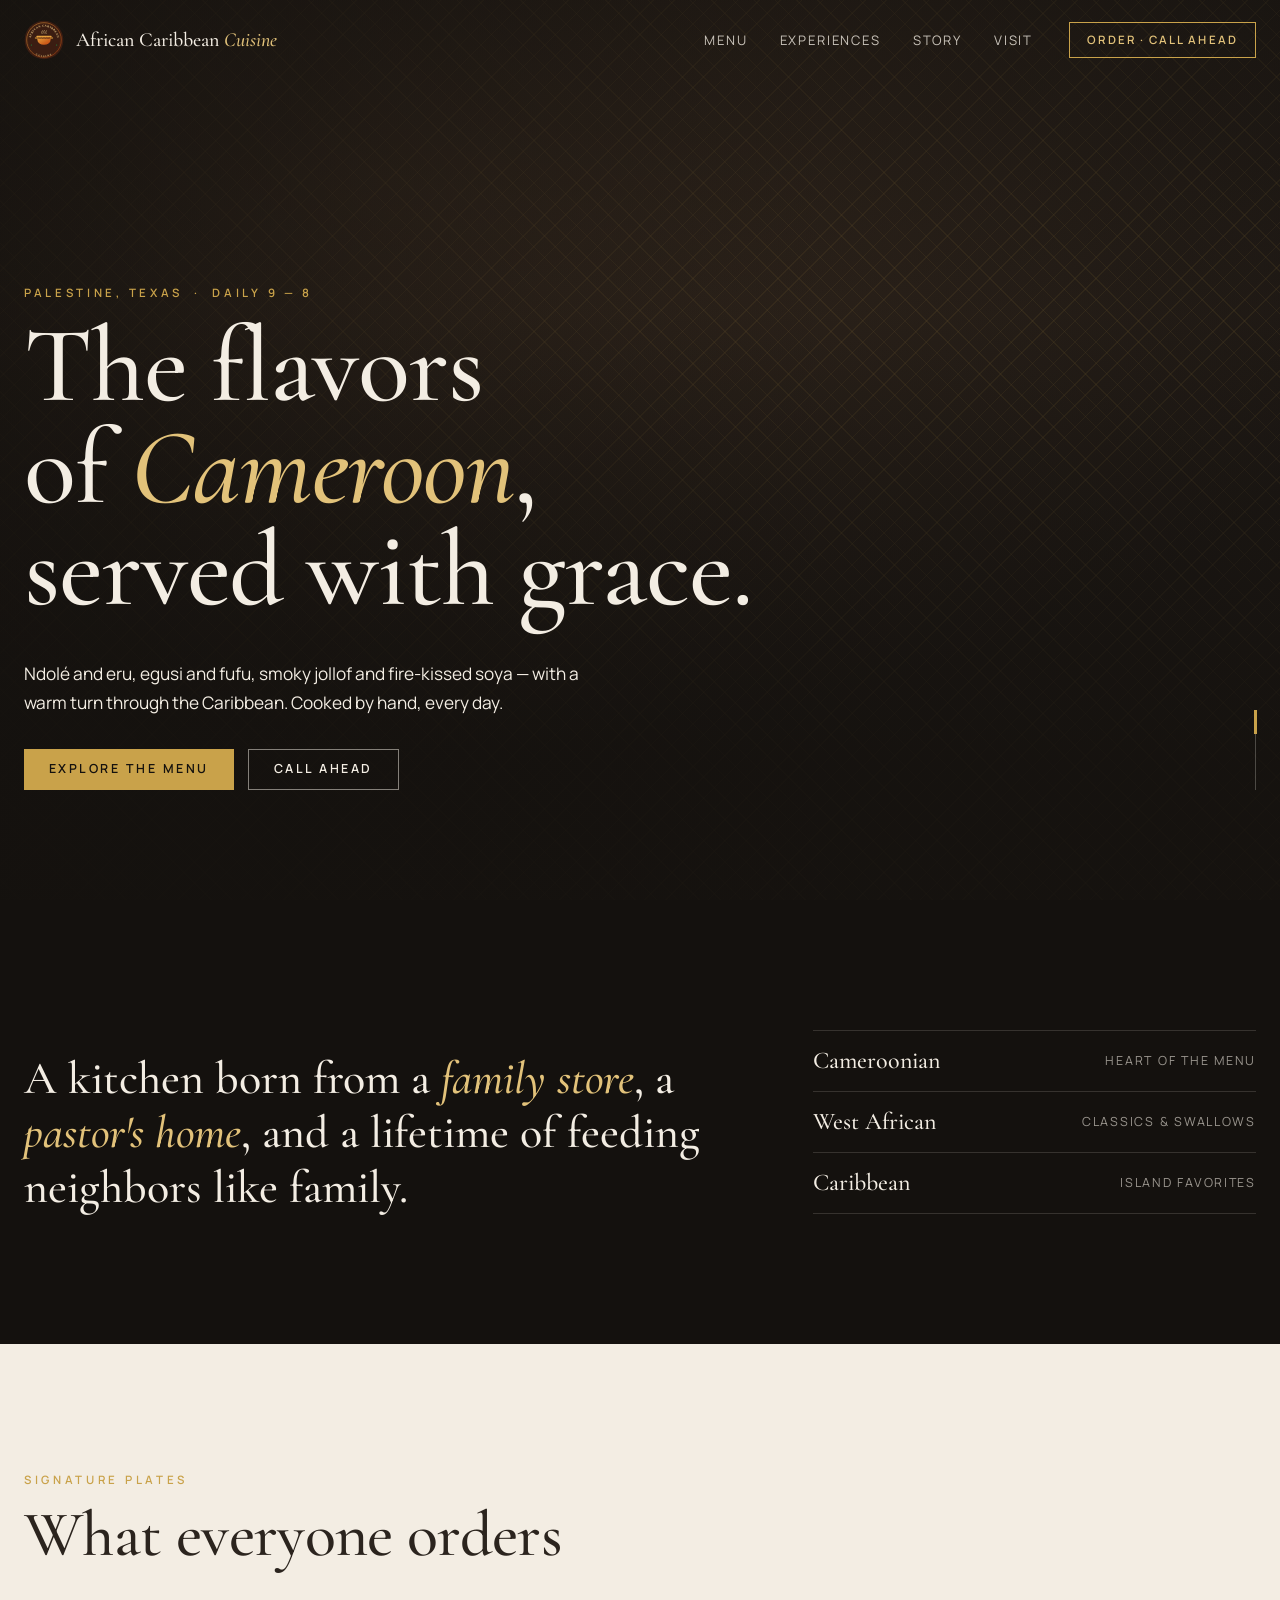
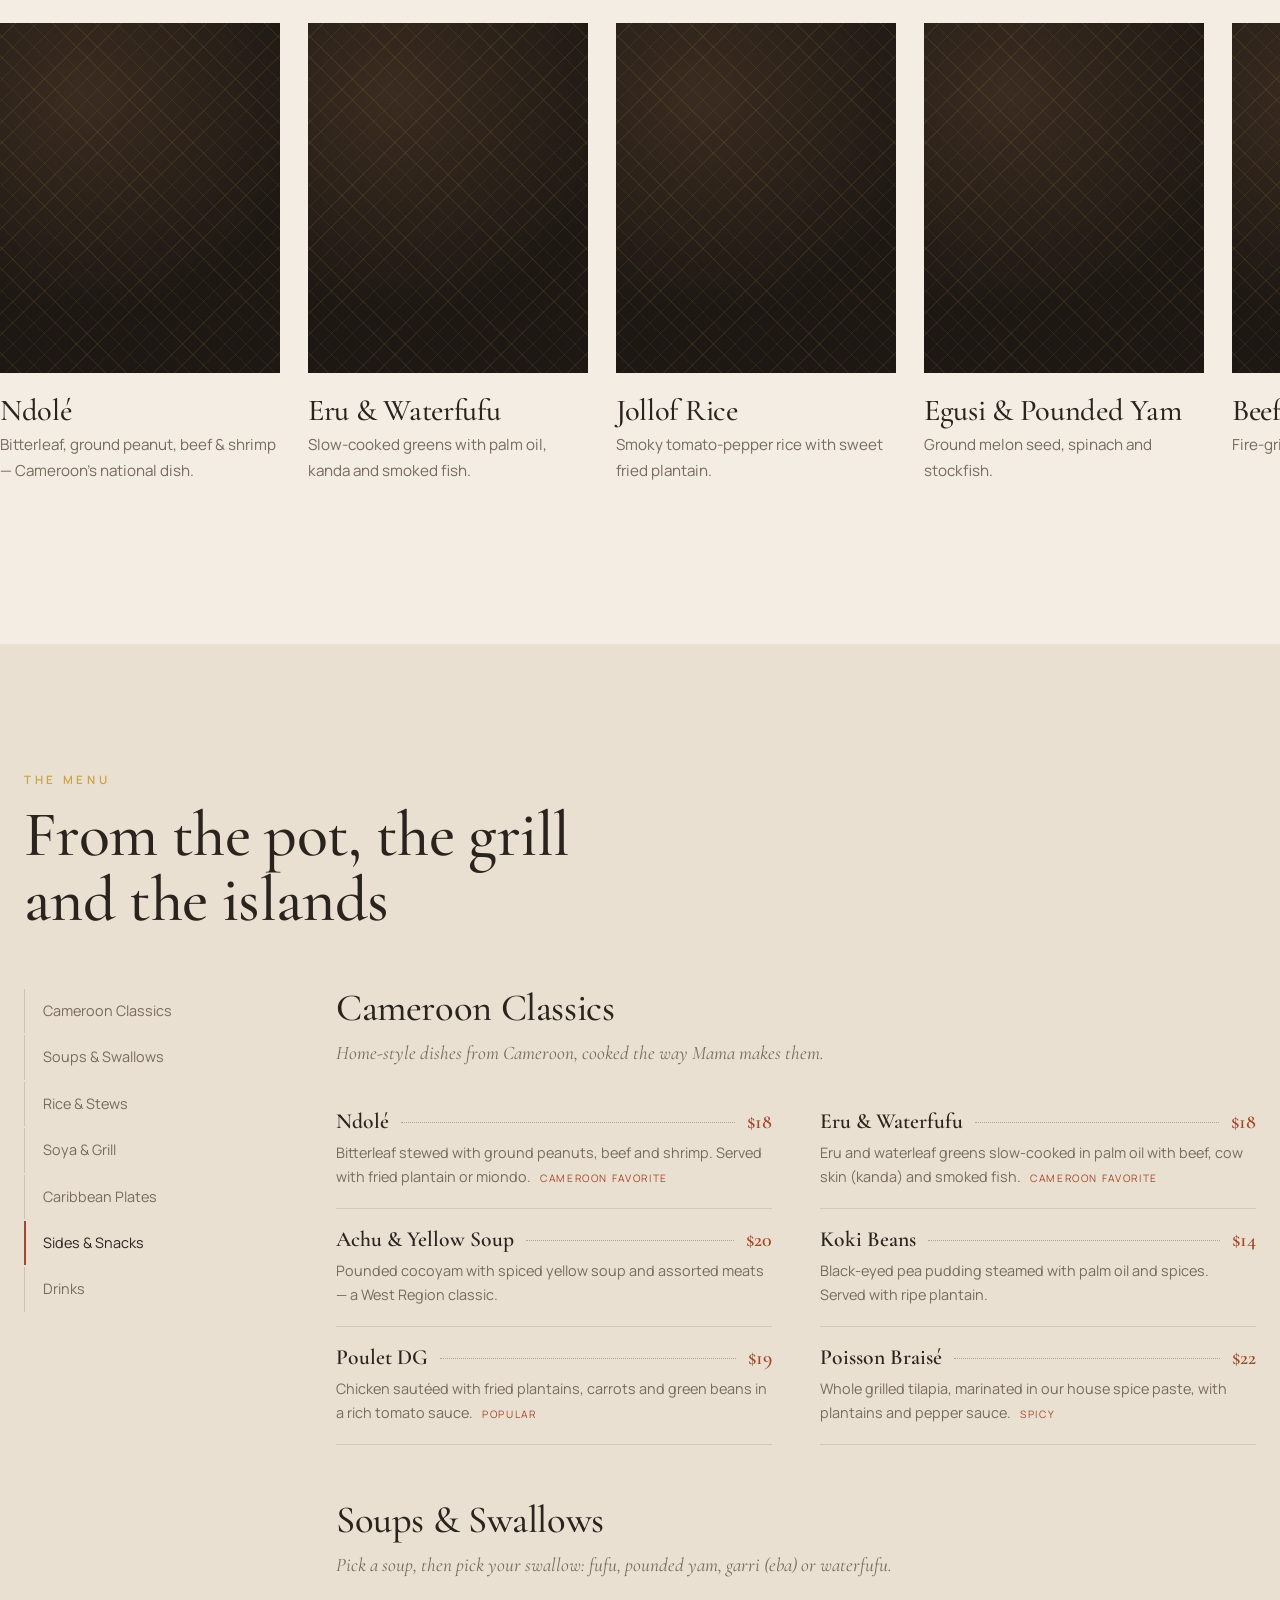
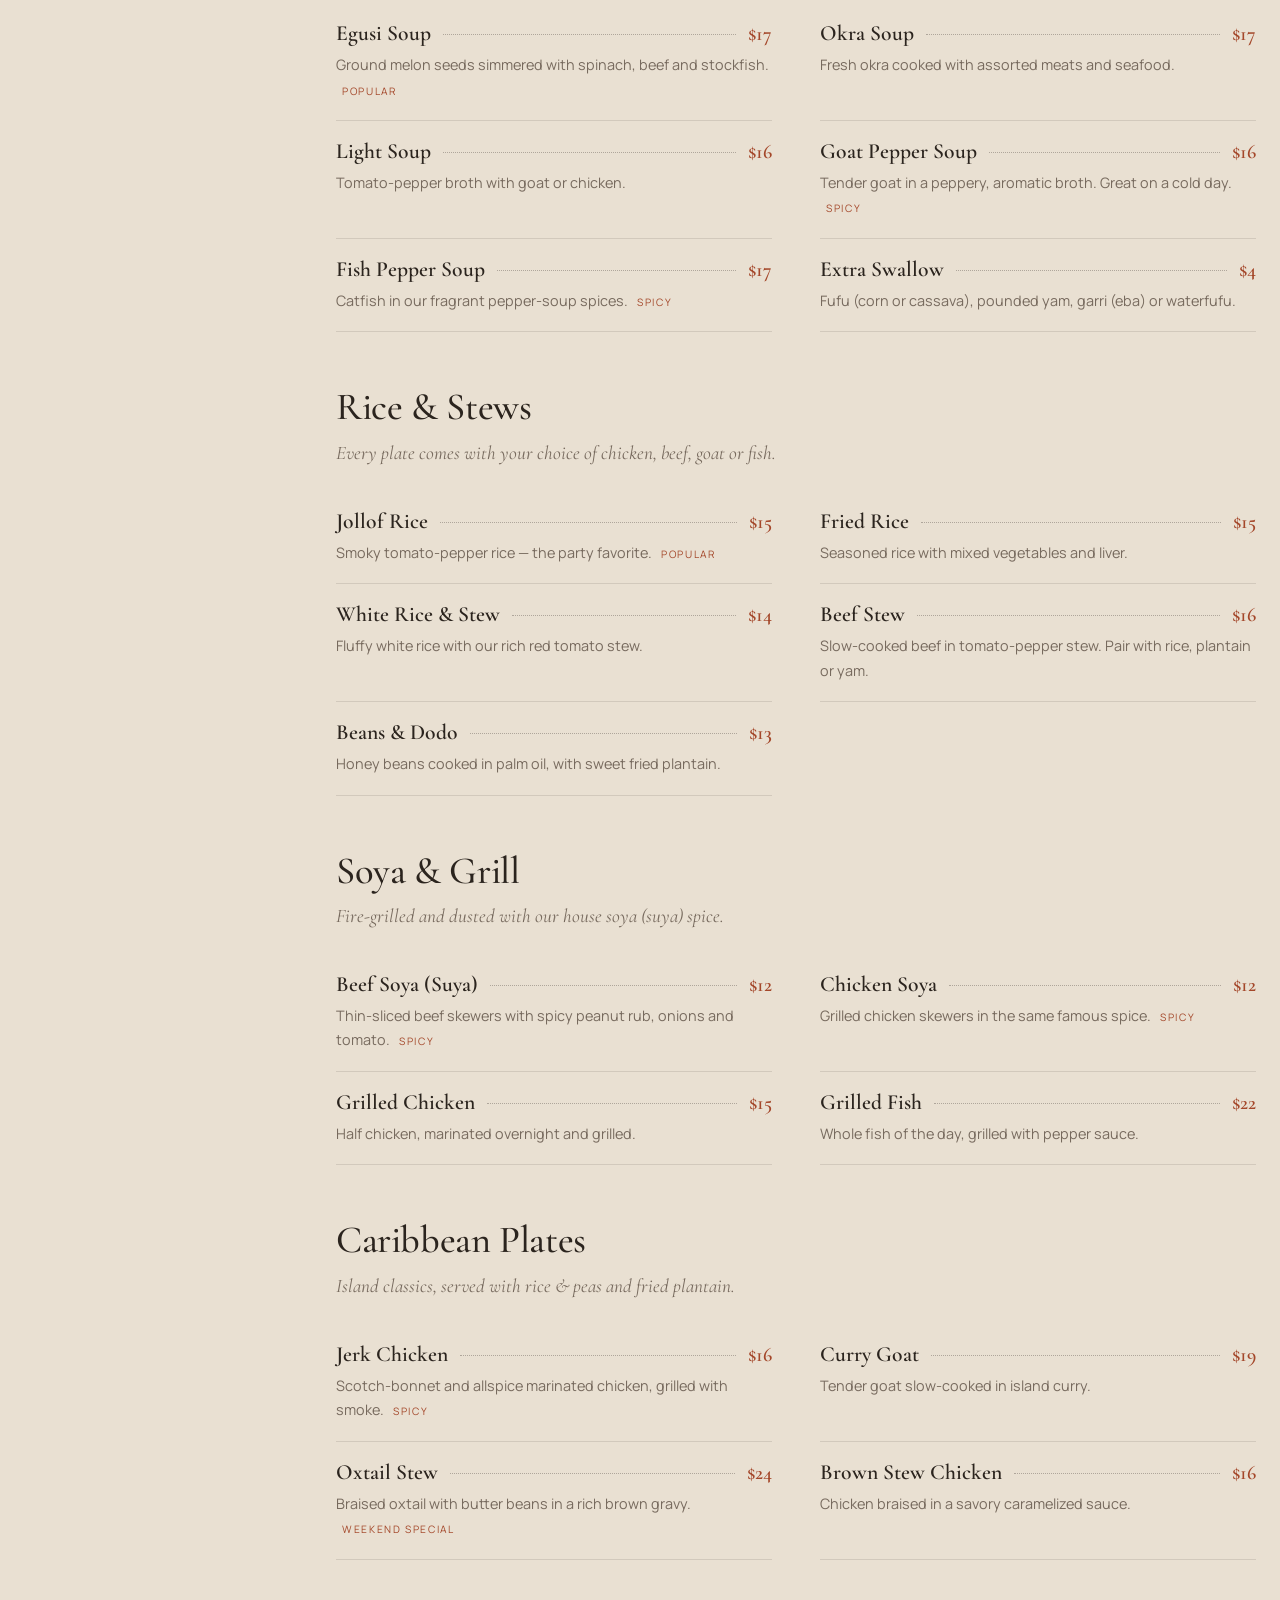
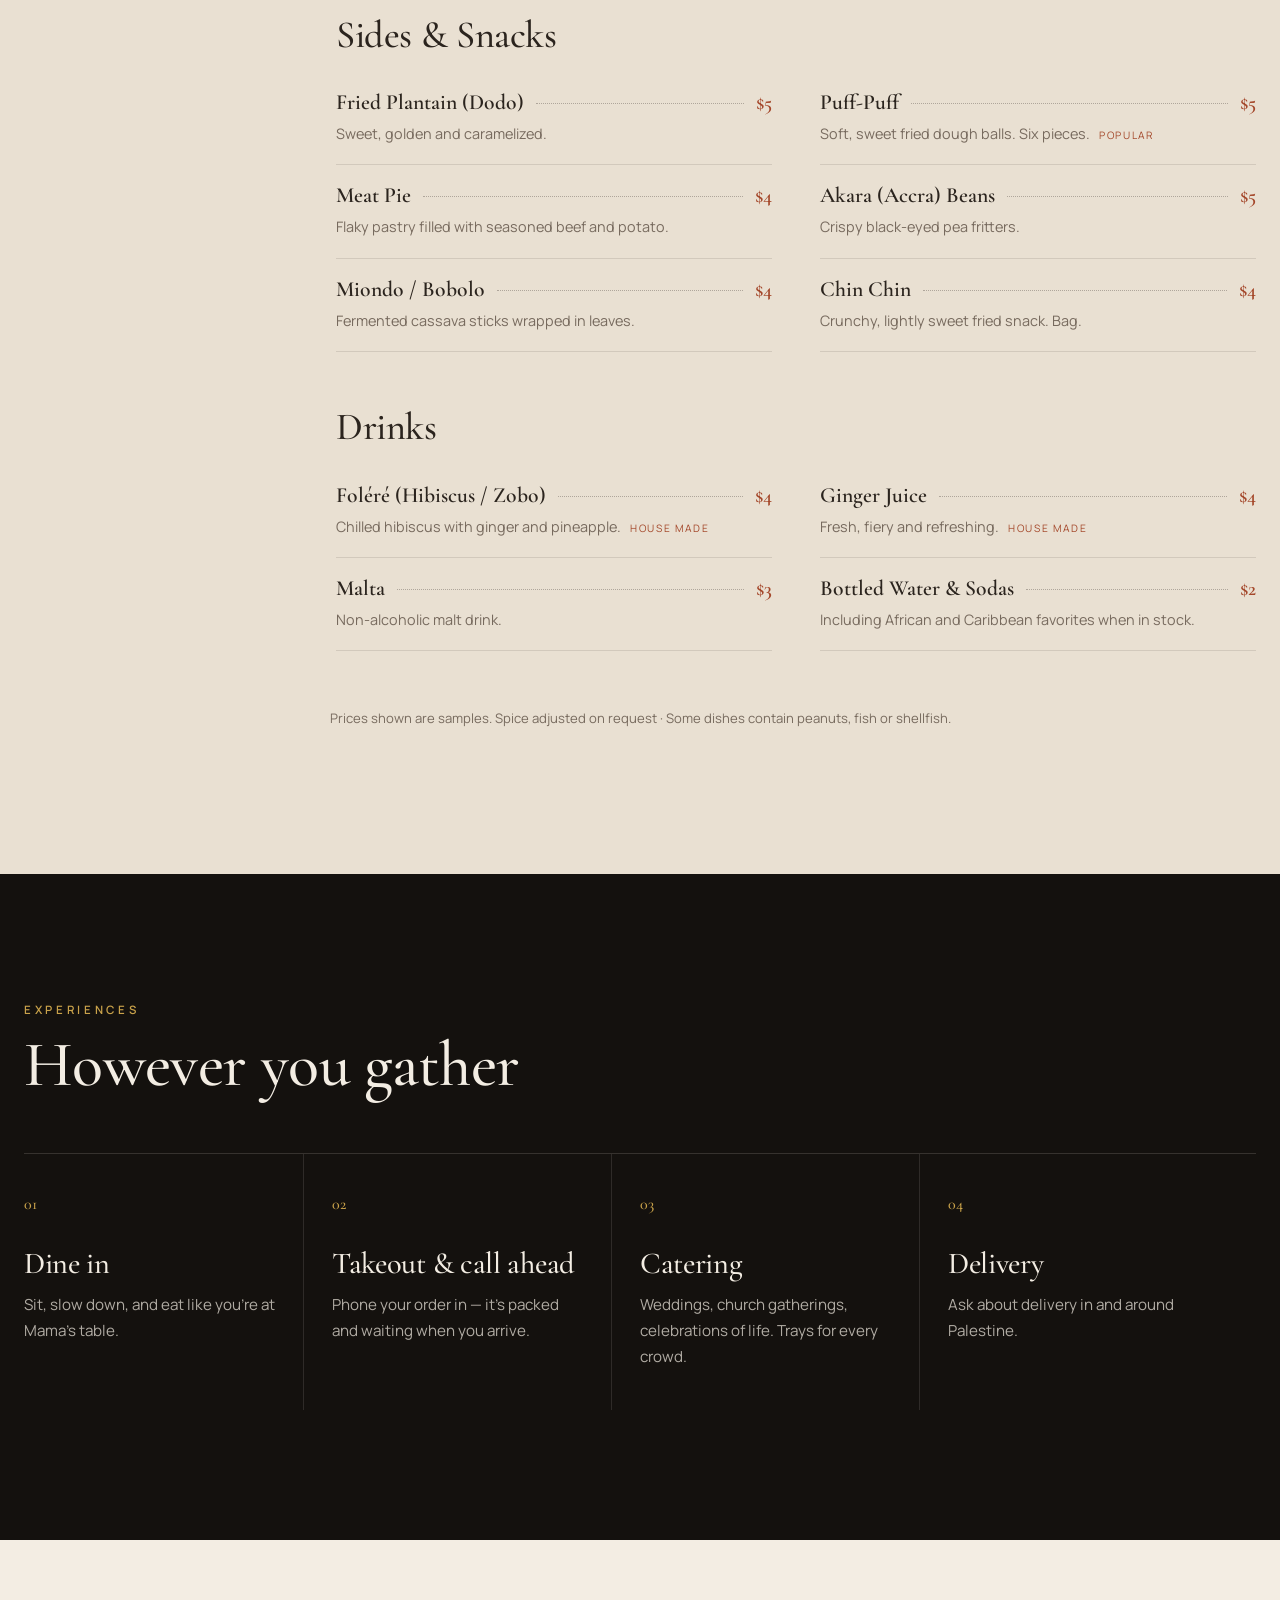
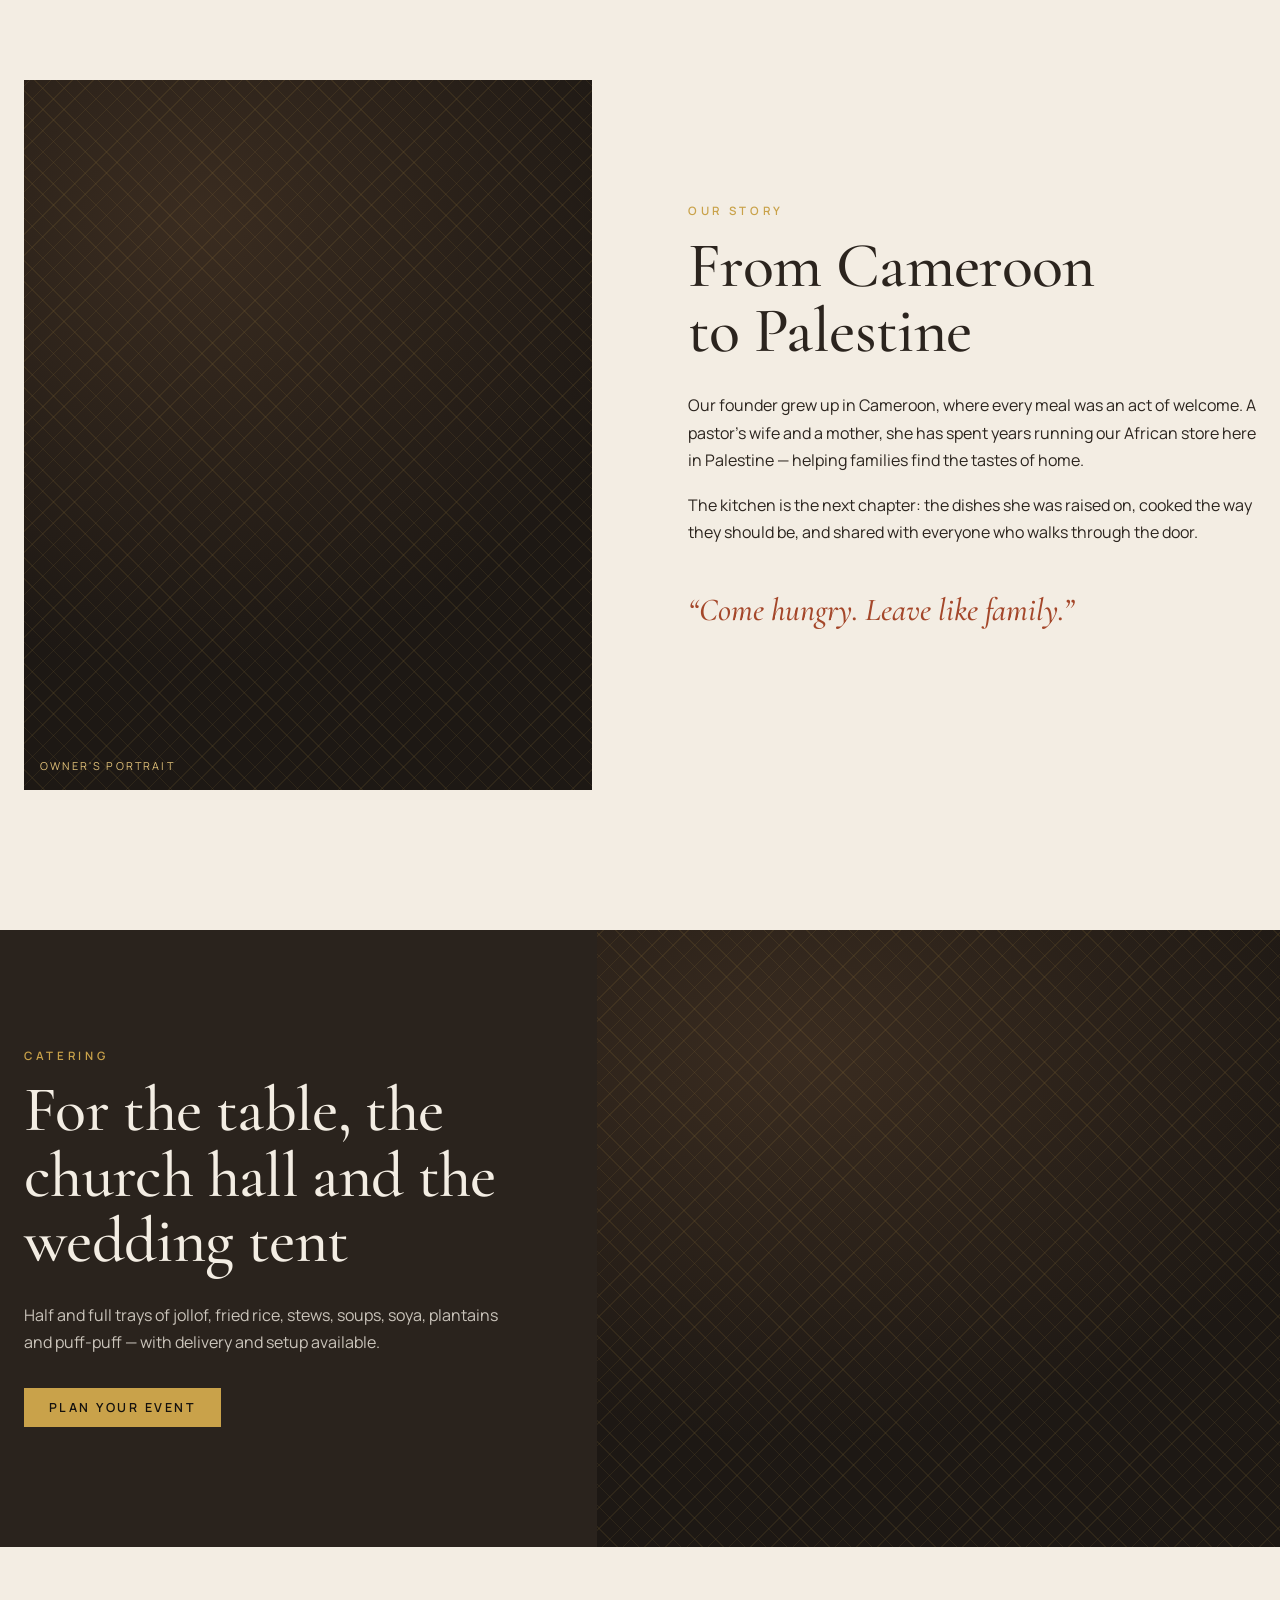
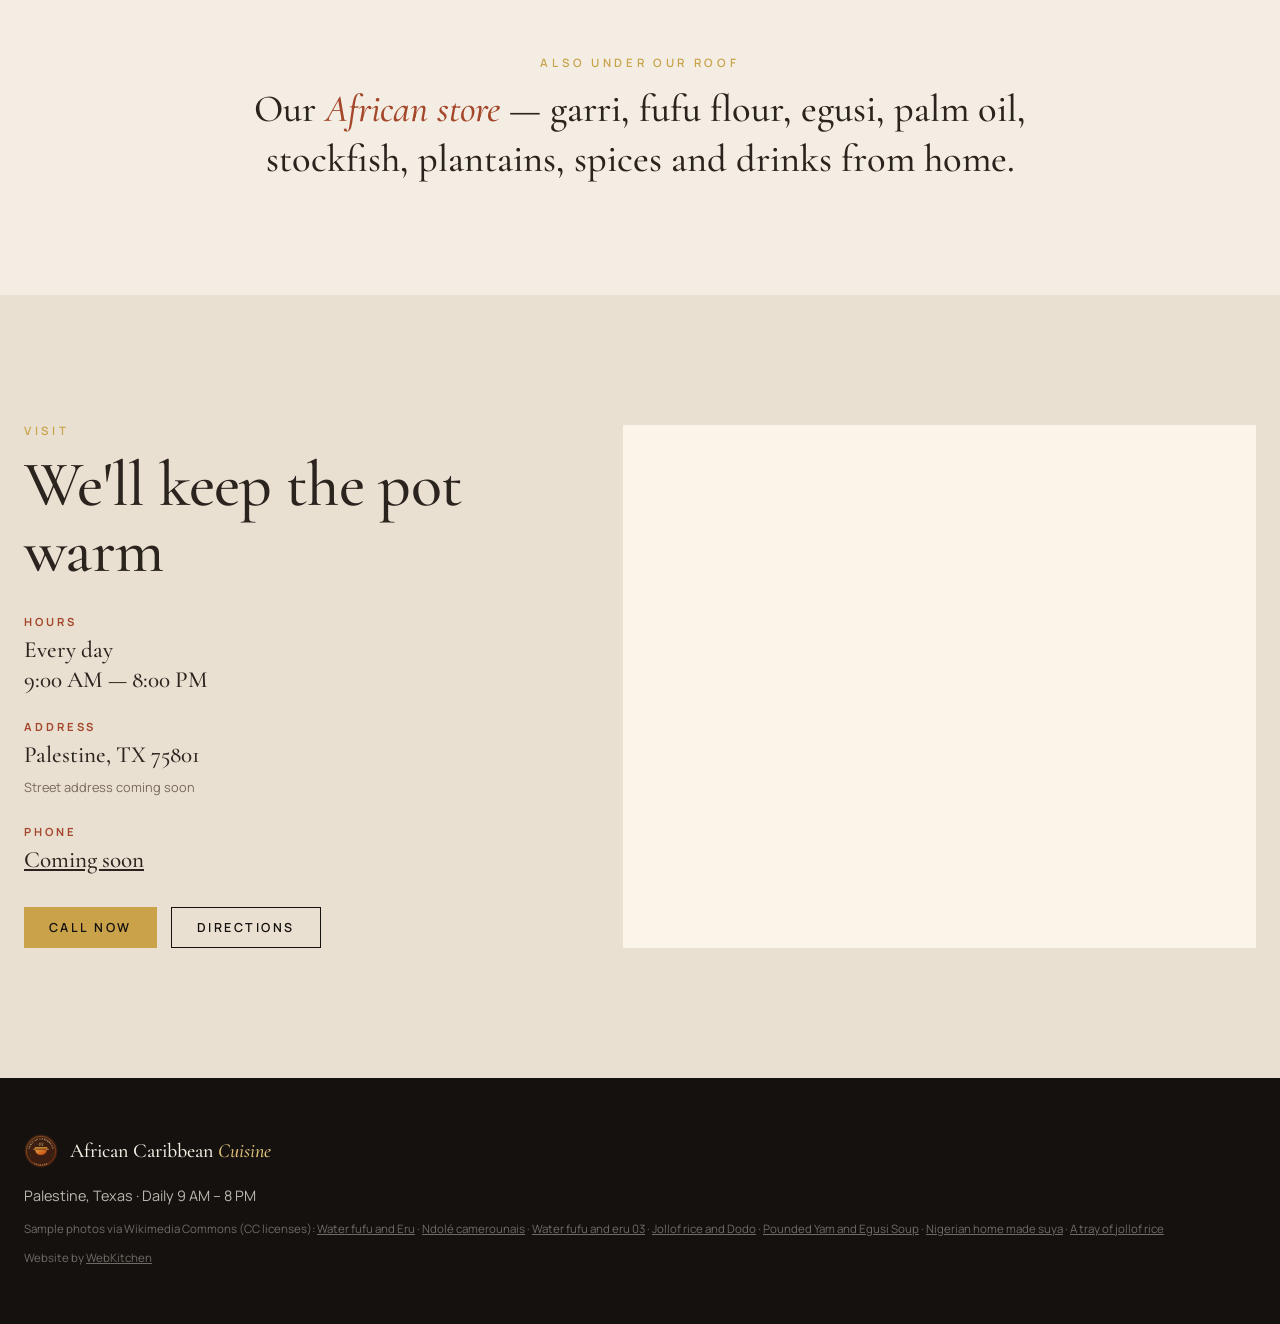
==== demo/african-caribbean/index.html @ 47a8b492 "WebKitchen studio site and high-end African Caribbean Cuisine showcase Co-Authored-By: Claude Opus 5" ====
<!doctype html>
<html lang="en">
<head>
  <meta charset="utf-8">
  <meta name="viewport" content="width=device-width, initial-scale=1">
  <title>African Caribbean Cuisine — Palestine, Texas</title>
  <meta name="description" content="Cameroonian, West African and Caribbean cooking in Palestine, Texas. Ndolé, eru, egusi, jollof, soya and island classics. Dine in, takeout, catering and delivery. Open daily 9 AM – 8 PM.">
  <link rel="icon" href="logo.svg" type="image/svg+xml">
  <link rel="preconnect" href="https://fonts.googleapis.com">
  <link rel="preconnect" href="https://fonts.gstatic.com" crossorigin>
  <link href="https://fonts.googleapis.com/css2?family=Cormorant+Garamond:ital,wght@0,500;0,600;1,500&family=Manrope:wght@400;500;600;700&display=swap" rel="stylesheet">
  <link rel="stylesheet" href="demo.css">
  <script>
    /* Own photo first, then a sample photo, then the textured placeholder */
    function photo(img) {
      if (img.dataset.stock && !img.dataset.tried) { img.dataset.tried = "1"; img.src = img.dataset.stock; return; }
      img.closest(".ph").classList.add("empty");
    }
  </script>
  <script>window.va = window.va || function () { (window.vaq = window.vaq || []).push(arguments); };</script>
  <script defer src="/_vercel/insights/script.js"></script>
</head>
<body>
<a class="skip" href="#main">Skip to content</a>

<header class="bar">
  <div class="wrap bar-in">
    <a class="mark" href="#top" aria-label="African Caribbean Cuisine — home">
      <img src="logo.svg" alt="" width="40" height="40">
      <span>African Caribbean <em>Cuisine</em></span>
    </a>
    <nav class="nav" aria-label="Main">
      <a href="#menu">Menu</a><a href="#experiences">Experiences</a><a href="#story">Story</a><a href="#visit">Visit</a>
    </nav>
    <a class="pill" data-tel href="#visit">Order · Call ahead</a>
    <button class="burger" aria-label="Menu" aria-expanded="false" aria-controls="drawer"><i></i><i></i></button>
  </div>
  <nav class="drawer" id="drawer" hidden aria-label="Mobile">
    <a href="#menu">Menu</a><a href="#experiences">Experiences</a><a href="#story">Story</a><a href="#visit">Visit</a>
    <a class="pill" data-tel href="#visit">Order · Call ahead</a>
  </nav>
</header>

<main id="main">

  <section class="hero" id="top">
    <figure class="ph hero-ph" aria-hidden="true">
      <img src="images/hero.jpg" alt="" data-stock="https://commons.wikimedia.org/wiki/Special:FilePath/Water_fufu_and_Eru.jpg?width=2000" onerror="photo(this)">
    </figure>
    <div class="wrap hero-in">
      <p class="over reveal">Palestine, Texas &nbsp;·&nbsp; Daily 9 — 8</p>
      <h1 class="reveal">The flavors<br>of <i>Cameroon</i>,<br>served with grace.</h1>
      <p class="hero-lead reveal">Ndolé and eru, egusi and fufu, smoky jollof and fire-kissed soya — with a warm turn through the Caribbean. Cooked by hand, every day.</p>
      <div class="hero-cta reveal">
        <a class="btn gold" href="#menu">Explore the menu</a>
        <a class="btn line" data-tel href="#visit">Call ahead</a>
      </div>
    </div>
    <a class="scroll-cue" href="#intro" aria-label="Scroll down"><span></span></a>
  </section>

  <section class="intro" id="intro">
    <div class="wrap intro-in">
      <p class="big reveal">A kitchen born from a <i>family store</i>, a <i>pastor's home</i>, and a lifetime of feeding neighbors like family.</p>
      <ul class="facts reveal">
        <li><strong>Cameroonian</strong><span>Heart of the menu</span></li>
        <li><strong>West African</strong><span>Classics &amp; swallows</span></li>
        <li><strong>Caribbean</strong><span>Island favorites</span></li>
      </ul>
    </div>
  </section>

  <section class="signature">
    <div class="wrap">
      <header class="sec-head reveal"><p class="over">Signature plates</p><h2>What everyone orders</h2></header>
    </div>
    <div class="rail" tabindex="0" aria-label="Signature dishes">
      <article class="plate reveal">
        <figure class="ph"><img src="images/dish-ndole.jpg" alt="Ndolé with plantain" loading="lazy" data-stock="https://commons.wikimedia.org/wiki/Special:FilePath/Ndol%C3%A9_camerounais.JPG?width=900" onerror="photo(this)"></figure>
        <h3>Ndolé</h3><p>Bitterleaf, ground peanut, beef &amp; shrimp — Cameroon's national dish.</p>
      </article>
      <article class="plate reveal">
        <figure class="ph"><img src="images/dish-eru.jpg" alt="Eru with waterfufu" loading="lazy" data-stock="https://commons.wikimedia.org/wiki/Special:FilePath/Water_fufu_and_eru_03.jpg?width=900" onerror="photo(this)"></figure>
        <h3>Eru &amp; Waterfufu</h3><p>Slow-cooked greens with palm oil, kanda and smoked fish.</p>
      </article>
      <article class="plate reveal">
        <figure class="ph"><img src="images/dish-jollof.jpg" alt="Jollof rice with plantain" loading="lazy" data-stock="https://commons.wikimedia.org/wiki/Special:FilePath/Jollof_rice_and_Dodo.jpg?width=900" onerror="photo(this)"></figure>
        <h3>Jollof Rice</h3><p>Smoky tomato-pepper rice with sweet fried plantain.</p>
      </article>
      <article class="plate reveal">
        <figure class="ph"><img src="images/dish-egusi.jpg" alt="Egusi soup with pounded yam" loading="lazy" data-stock="https://commons.wikimedia.org/wiki/Special:FilePath/Pounded_Yam_and_Egusi_Soup.jpg?width=900" onerror="photo(this)"></figure>
        <h3>Egusi &amp; Pounded Yam</h3><p>Ground melon seed, spinach and stockfish.</p>
      </article>
      <article class="plate reveal">
        <figure class="ph"><img src="images/dish-soya.jpg" alt="Beef soya with onions" loading="lazy" data-stock="https://commons.wikimedia.org/wiki/Special:FilePath/Nigerian_home_made_suya_and_sliced_onions.png?width=900" onerror="photo(this)"></figure>
        <h3>Beef Soya</h3><p>Fire-grilled, dusted in our house spice.</p>
      </article>
    </div>
  </section>

  <section class="menu" id="menu">
    <div class="wrap">
      <header class="sec-head reveal"><p class="over">The menu</p><h2>From the pot, the grill<br>and the islands</h2></header>
      <div class="menu-grid">
        <nav class="cats" id="cats" aria-label="Menu categories"></nav>
        <div class="menu-body" id="menu-body"></div>
      </div>
      <p class="small center">Prices shown are samples. Spice adjusted on request · Some dishes contain peanuts, fish or shellfish.</p>
    </div>
  </section>

  <section class="exp" id="experiences">
    <div class="wrap">
      <header class="sec-head light reveal"><p class="over">Experiences</p><h2>However you gather</h2></header>
      <div class="exp-grid">
        <article class="exp-card reveal"><span>01</span><h3>Dine in</h3><p>Sit, slow down, and eat like you're at Mama's table.</p></article>
        <article class="exp-card reveal"><span>02</span><h3>Takeout &amp; call ahead</h3><p>Phone your order in — it's packed and waiting when you arrive.</p></article>
        <article class="exp-card reveal"><span>03</span><h3>Catering</h3><p>Weddings, church gatherings, celebrations of life. Trays for every crowd.</p></article>
        <article class="exp-card reveal"><span>04</span><h3>Delivery</h3><p>Ask about delivery in and around Palestine.</p></article>
      </div>
    </div>
  </section>

  <section class="story" id="story">
    <div class="wrap story-in">
      <figure class="ph story-ph reveal"><img src="images/owner.jpg" alt="The owner of African Caribbean Cuisine" loading="lazy" onerror="photo(this)"><figcaption>Owner's portrait</figcaption></figure>
      <div class="story-copy reveal">
        <p class="over">Our story</p>
        <h2>From Cameroon<br>to Palestine</h2>
        <p>Our founder grew up in Cameroon, where every meal was an act of welcome. A pastor's wife and a mother, she has spent years running our African store here in Palestine — helping families find the tastes of home.</p>
        <p>The kitchen is the next chapter: the dishes she was raised on, cooked the way they should be, and shared with everyone who walks through the door.</p>
        <p class="quote">“Come hungry. Leave like family.”</p>
      </div>
    </div>
  </section>

  <section class="cater" id="catering">
    <div class="wrap cater-in">
      <div class="cater-copy reveal">
        <p class="over">Catering</p>
        <h2>For the table, the church hall and the wedding tent</h2>
        <p>Half and full trays of jollof, fried rice, stews, soups, soya, plantains and puff-puff — with delivery and setup available.</p>
        <a class="btn gold" data-tel href="#visit">Plan your event</a>
      </div>
      <figure class="ph cater-ph reveal"><img src="images/catering.jpg" alt="A tray of jollof rice and chicken" loading="lazy" data-stock="https://commons.wikimedia.org/wiki/Special:FilePath/A_tray_of_jollof_rice,_chicken_with_soft_drink.jpg?width=1200" onerror="photo(this)"></figure>
    </div>
  </section>

  <section class="pantry">
    <div class="wrap pantry-in reveal">
      <p class="over">Also under our roof</p>
      <p class="pantry-line">Our <i>African store</i> — garri, fufu flour, egusi, palm oil, stockfish, plantains, spices and drinks from home.</p>
    </div>
  </section>

  <section class="visit" id="visit">
    <div class="wrap visit-in">
      <div class="reveal">
        <p class="over">Visit</p>
        <h2>We'll keep the pot warm</h2>
        <dl class="info">
          <div><dt>Hours</dt><dd>Every day<br>9:00 AM — 8:00 PM</dd></div>
          <div><dt>Address</dt><dd data-addr></dd></div>
          <div><dt>Phone</dt><dd><a data-tel data-tel-text href="#visit"></a></dd></div>
        </dl>
        <div class="hero-cta"><a class="btn gold" data-tel href="#visit">Call now</a><a class="btn line dark" data-map href="#" target="_blank" rel="noopener">Directions</a></div>
      </div>
      <iframe class="map reveal" title="Map" loading="lazy" data-embed></iframe>
    </div>
  </section>

</main>

<footer class="foot">
  <div class="wrap foot-in">
    <span class="mark"><img src="logo.svg" alt="" width="34" height="34"><span>African Caribbean <em>Cuisine</em></span></span>
    <p>Palestine, Texas · Daily 9 AM – 8 PM</p>
    <p class="tiny">Sample photos via Wikimedia Commons (CC licenses): <a href="https://commons.wikimedia.org/wiki/File:Water_fufu_and_Eru.jpg">Water fufu and Eru</a> · <a href="https://commons.wikimedia.org/wiki/File:Ndol%C3%A9_camerounais.JPG">Ndolé camerounais</a> · <a href="https://commons.wikimedia.org/wiki/File:Water_fufu_and_eru_03.jpg">Water fufu and eru 03</a> · <a href="https://commons.wikimedia.org/wiki/File:Jollof_rice_and_Dodo.jpg">Jollof rice and Dodo</a> · <a href="https://commons.wikimedia.org/wiki/File:Pounded_Yam_and_Egusi_Soup.jpg">Pounded Yam and Egusi Soup</a> · <a href="https://commons.wikimedia.org/wiki/File:Nigerian_home_made_suya_and_sliced_onions.png">Nigerian home made suya</a> · <a href="https://commons.wikimedia.org/wiki/File:A_tray_of_jollof_rice,_chicken_with_soft_drink.jpg">A tray of jollof rice</a></p>
    <p class="tiny">Website by <a href="../../">WebKitchen</a></p>
  </div>
</footer>

<script src="menu.js"></script>
<script src="demo.js"></script>
</body>
</html>
---- demo/african-caribbean/demo.css ----
:root {
  --ink: #14110e;
  --ink-2: #1d1814;
  --ink-3: #2a231d;
  --gold: #c9a24a;
  --gold-2: #e2c27a;
  --bone: #f3ede3;
  --bone-2: #e9e0d2;
  --clay: #a4472a;
  --text: #2b241e;
  --muted: #776a5e;
  --serif: "Cormorant Garamond", Georgia, serif;
  --sans: "Manrope", system-ui, sans-serif;
  --ease: cubic-bezier(.2, .7, .1, 1);
}
* { box-sizing: border-box; }
html { scroll-behavior: smooth; scroll-padding-top: 80px; }
body { margin: 0; font: 400 1rem/1.7 var(--sans); color: var(--text); background: var(--bone); -webkit-font-smoothing: antialiased; }
img { display: block; max-width: 100%; }
a { color: inherit; }
h1, h2, h3 { font-family: var(--serif); font-weight: 500; line-height: 1.02; margin: 0 0 .45em; letter-spacing: -.01em; }
h2 { font-size: clamp(2.4rem, 5vw, 4.2rem); }
i { font-style: italic; }
p { margin: 0 0 1.1em; }
.wrap { width: min(1240px, 100% - 48px); margin-inline: auto; }
.skip { position: absolute; left: -999px; }
.skip:focus { left: 12px; top: 12px; z-index: 99; background: var(--gold); color: var(--ink); padding: 8px 14px; }
:focus-visible { outline: 2px solid var(--gold); outline-offset: 4px; }
.over { font: 600 .72rem/1 var(--sans); letter-spacing: .32em; text-transform: uppercase; color: var(--gold); margin-bottom: 1.4em; }
.small { font-size: .82rem; color: var(--muted); }
.center { text-align: center; }

/* Buttons */
.btn { display: inline-flex; align-items: center; gap: .6em; padding: 1.05em 2em; font: 600 .78rem/1 var(--sans); letter-spacing: .2em; text-transform: uppercase; text-decoration: none; border-radius: 0; transition: background .35s var(--ease), color .35s var(--ease), border-color .35s; }
.btn.gold { background: var(--gold); color: var(--ink); }
.btn.gold:hover { background: var(--gold-2); }
.btn.line { border: 1px solid rgba(243,237,227,.5); color: var(--bone); }
.btn.line:hover { background: var(--bone); color: var(--ink); }
.btn.line.dark { border-color: var(--ink); color: var(--ink); }
.btn.line.dark:hover { background: var(--ink); color: var(--bone); }
.pill { font: 600 .72rem/1 var(--sans); letter-spacing: .18em; text-transform: uppercase; text-decoration: none; padding: .95em 1.5em; border: 1px solid var(--gold); color: var(--gold-2); transition: all .3s; }
.pill:hover { background: var(--gold); color: var(--ink); }

/* Header */
.bar { position: fixed; inset: 0 0 auto; z-index: 50; color: var(--bone); transition: background .4s var(--ease), backdrop-filter .4s; }
.bar.solid, .bar.open { background: rgba(20,17,14,.9); backdrop-filter: blur(14px); }
.bar-in { display: flex; align-items: center; gap: 36px; height: 80px; }
.mark { display: flex; align-items: center; gap: 12px; text-decoration: none; margin-right: auto; font: 500 1.25rem/1 var(--serif); }
.mark em { color: var(--gold-2); }
.nav { display: flex; gap: 32px; }
.nav a { text-decoration: none; font-size: .82rem; letter-spacing: .14em; text-transform: uppercase; opacity: .8; transition: opacity .2s, color .2s; }
.nav a:hover { opacity: 1; color: var(--gold-2); }
.burger { display: none; width: 40px; height: 40px; background: none; border: 0; padding: 10px 6px; cursor: pointer; }
.burger i { display: block; height: 1.5px; background: var(--bone); margin: 6px 0; transition: transform .3s; }
.burger[aria-expanded="true"] i:first-child { transform: translateY(3.75px) rotate(45deg); }
.burger[aria-expanded="true"] i:last-child { transform: translateY(-3.75px) rotate(-45deg); }
.drawer { display: grid; gap: 4px; padding: 10px 24px 28px; }
.drawer[hidden] { display: none; }
.drawer a:not(.pill) { font: 500 1.8rem/1.4 var(--serif); text-decoration: none; }
.drawer .pill { margin-top: 16px; text-align: center; }

/* Photo frames */
.ph { position: relative; margin: 0; overflow: hidden; background:
  radial-gradient(120% 90% at 30% 20%, #3a2c20, var(--ink-2) 70%); }
.ph img { width: 100%; height: 100%; object-fit: cover; transition: transform 1.6s var(--ease); }
.ph.empty img { display: none; }
.ph.empty::before { content: ""; position: absolute; inset: 0; opacity: .35; background:
  repeating-linear-gradient(45deg, transparent 0 14px, rgba(201,162,74,.28) 14px 15px),
  repeating-linear-gradient(-45deg, transparent 0 14px, rgba(201,162,74,.28) 14px 15px); }
.ph figcaption { display: none; }
.ph.empty figcaption { display: block; position: absolute; left: 16px; bottom: 14px; font-size: .68rem; letter-spacing: .2em; text-transform: uppercase; color: var(--gold-2); }

/* Hero */
.hero { position: relative; min-height: 100svh; display: grid; align-items: end; color: var(--bone); isolation: isolate; overflow: hidden; }
.hero-ph { position: absolute; inset: 0; z-index: -2; }
.hero-ph img { animation: drift 24s var(--ease) infinite alternate; }
@keyframes drift { from { transform: scale(1.08); } to { transform: scale(1.0) translateY(-1.5%); } }
.hero::after { content: ""; position: absolute; inset: 0; z-index: -1; background:
  linear-gradient(180deg, rgba(20,17,14,.55), rgba(20,17,14,.15) 35%, rgba(20,17,14,.85) 85%),
  linear-gradient(90deg, rgba(20,17,14,.75), transparent 65%); }
.hero-in { padding: 160px 0 110px; }
.hero h1 { font-size: clamp(3.2rem, 8.4vw, 7.6rem); line-height: .95; margin-bottom: .35em; }
.hero h1 i { color: var(--gold-2); }
.hero-lead { max-width: 34em; font-size: 1.08rem; opacity: .85; }
.hero-cta { display: flex; flex-wrap: wrap; gap: 14px; margin-top: 32px; }
.scroll-cue { position: absolute; right: max(24px, calc((100% - 1240px) / 2)); bottom: 110px; width: 1px; height: 80px; background: rgba(243,237,227,.25); }
.scroll-cue span { position: absolute; left: -1px; top: 0; width: 3px; height: 24px; background: var(--gold); animation: cue 2.4s var(--ease) infinite; }
@keyframes cue { 0% { transform: translateY(0); opacity: 0; } 30% { opacity: 1; } 100% { transform: translateY(56px); opacity: 0; } }

/* Intro */
.intro { background: var(--ink); color: var(--bone); padding: 130px 0; }
.intro-in { display: grid; grid-template-columns: 1.6fr 1fr; gap: 80px; align-items: end; }
.big { font: 500 clamp(1.9rem, 3.6vw, 3rem)/1.18 var(--serif); margin: 0; }
.big i { color: var(--gold-2); }
.facts { list-style: none; margin: 0; padding: 0; border-top: 1px solid rgba(243,237,227,.15); }
.facts li { display: flex; justify-content: space-between; gap: 16px; padding: 18px 0; border-bottom: 1px solid rgba(243,237,227,.15); }
.facts strong { font: 500 1.5rem/1 var(--serif); }
.facts span { font-size: .78rem; letter-spacing: .14em; text-transform: uppercase; opacity: .6; align-self: center; }

/* Signature rail */
.signature { padding: 130px 0 120px; }
.sec-head { margin-bottom: 56px; }
.sec-head.light h2 { color: var(--bone); }
.rail { display: grid; grid-auto-flow: column; grid-auto-columns: minmax(280px, 26vw); gap: 28px; overflow-x: auto; padding: 0 max(24px, calc((100% - 1240px) / 2)) 24px; scroll-snap-type: x mandatory; scrollbar-width: thin; scrollbar-color: var(--gold) transparent; }
.plate { scroll-snap-align: start; }
.plate .ph { aspect-ratio: 4 / 5; margin-bottom: 22px; }
.plate:hover .ph img { transform: scale(1.05); }
.plate h3 { font-size: 1.9rem; margin-bottom: .2em; }
.plate p { color: var(--muted); font-size: .95rem; }

/* Menu */
.menu { background: var(--bone-2); padding: 130px 0; }
.menu-grid { display: grid; grid-template-columns: 240px 1fr; gap: 72px; align-items: start; }
.cats { position: sticky; top: 110px; display: grid; gap: 2px; }
.cats a { text-decoration: none; padding: 10px 0 10px 18px; border-left: 1px solid rgba(43,36,30,.15); font-size: .9rem; color: var(--muted); transition: color .2s, border-color .2s; }
.cats a:hover, .cats a.on { color: var(--text); border-left-color: var(--clay); border-left-width: 2px; padding-left: 17px; }
.mcat { padding-bottom: 56px; }
.mcat h3 { font-size: 2.4rem; }
.mnote { color: var(--muted); font-style: italic; font-family: var(--serif); font-size: 1.2rem; margin-top: -.4em; }
.mcat ul { list-style: none; padding: 0; margin: 0; display: grid; grid-template-columns: 1fr 1fr; gap: 0 48px; }
.mcat li { padding: 18px 0; border-bottom: 1px solid rgba(43,36,30,.12); }
.mrow { display: flex; align-items: baseline; gap: 12px; }
.mname { font: 600 1.35rem/1.2 var(--serif); }
.mline { flex: 1; border-bottom: 1px dotted rgba(43,36,30,.3); transform: translateY(-5px); }
.mprice { font: 600 1.25rem/1 var(--serif); color: var(--clay); }
.mcat li p { margin: 6px 0 0; font-size: .9rem; color: var(--muted); }
.mcat li em { font-style: normal; font-size: .64rem; letter-spacing: .16em; text-transform: uppercase; color: var(--clay); margin-left: 6px; white-space: nowrap; }

/* Experiences */
.exp { background: var(--ink); color: var(--bone); padding: 130px 0; }
.exp-grid { display: grid; grid-template-columns: repeat(4, 1fr); border-top: 1px solid rgba(243,237,227,.15); }
.exp-card { padding: 36px 28px 40px 0; border-right: 1px solid rgba(243,237,227,.12); margin-right: 28px; }
.exp-card:last-child { border-right: 0; margin-right: 0; }
.exp-card span { font: 500 1rem/1 var(--serif); color: var(--gold); }
.exp-card h3 { font-size: 1.9rem; margin-top: 1em; }
.exp-card p { opacity: .7; font-size: .95rem; margin: 0; }

/* Story */
.story { padding: 140px 0; }
.story-in { display: grid; grid-template-columns: 1fr 1fr; gap: 96px; align-items: center; }
.story-ph { aspect-ratio: 4 / 5; }
.quote { font: italic 500 2rem/1.2 var(--serif); color: var(--clay); margin-top: 1.4em; }

/* Catering */
.cater { background: var(--ink-3); color: var(--bone); }
.cater-in { display: grid; grid-template-columns: 1fr 1.15fr; align-items: stretch; }
.cater-copy { padding: 120px 72px 120px 0; align-self: center; }
.cater-copy p:not(.over) { opacity: .8; margin-bottom: 2em; }
.cater-ph { min-height: 520px; margin-right: calc(-1 * max(24px, (100vw - 1240px) / 2)); }

/* Pantry line */
.pantry { padding: 110px 0; text-align: center; }
.pantry-line { font: 500 clamp(1.6rem, 3vw, 2.4rem)/1.3 var(--serif); max-width: 900px; margin: 0 auto; }
.pantry-line i { color: var(--clay); }

/* Visit */
.visit { background: var(--bone-2); padding: 130px 0; }
.visit-in { display: grid; grid-template-columns: 1fr 1.2fr; gap: 72px; align-items: stretch; }
.info { display: grid; gap: 22px; margin: 28px 0 8px; }
.info dt { font-size: .7rem; letter-spacing: .26em; text-transform: uppercase; color: var(--clay); font-weight: 700; }
.info dd { margin: 4px 0 0; font: 500 1.45rem/1.3 var(--serif); }
.info small { font: .8rem var(--sans); color: var(--muted); }
.map { width: 100%; min-height: 440px; border: 0; filter: grayscale(.7) sepia(.15); background: var(--bone); }

/* Footer */
.foot { background: var(--ink); color: rgba(243,237,227,.75); padding: 56px 0; }
.foot-in { display: grid; gap: 10px; justify-items: start; }
.foot .mark { margin: 0 0 6px; color: var(--bone); }
.foot p { margin: 0; font-size: .9rem; }
.tiny { font-size: .72rem !important; opacity: .55; }

/* Reveal */
.reveal { opacity: 0; transform: translateY(28px); transition: opacity 1.1s var(--ease), transform 1.1s var(--ease); }
.reveal.in { opacity: 1; transform: none; }

/* Responsive */
@media (max-width: 1000px) {
  .nav, .bar-in > .pill { display: none; }
  .burger { display: block; }
  .intro-in, .story-in, .visit-in { grid-template-columns: 1fr; gap: 48px; }
  .menu-grid { grid-template-columns: 1fr; gap: 24px; }
  .cats { position: sticky; top: 80px; z-index: 5; display: flex; overflow-x: auto; gap: 0; background: var(--bone-2); padding: 8px 0; scrollbar-width: none; }
  .cats a { flex: none; border-left: 0; border-bottom: 1px solid rgba(43,36,30,.15); padding: 10px 14px; }
  .cats a:hover, .cats a.on { border-left: 0; padding-left: 14px; border-bottom: 2px solid var(--clay); }
  .exp-grid { grid-template-columns: 1fr 1fr; }
  .exp-card:nth-child(2) { border-right: 0; margin-right: 0; }
  .cater-in { grid-template-columns: 1fr; }
  .cater-copy { padding: 96px 0 48px; }
  .cater-ph { min-height: 320px; margin: 0 -24px; }
  .rail { grid-auto-columns: 70vw; }
}
@media (max-width: 640px) {
  .intro, .signature, .menu, .exp, .story, .visit { padding: 90px 0; }
  .mcat ul { grid-template-columns: 1fr; }
  .exp-grid { grid-template-columns: 1fr; }
  .exp-card { border-right: 0; margin-right: 0; border-bottom: 1px solid rgba(243,237,227,.12); padding: 28px 0; }
  .scroll-cue { display: none; }
  .hero-in { padding-bottom: 72px; }
}
@media (prefers-reduced-motion: reduce) {
  html { scroll-behavior: auto; }
  .reveal { opacity: 1; transform: none; }
  *, *::before, *::after { animation: none !important; transition: none !important; }
}
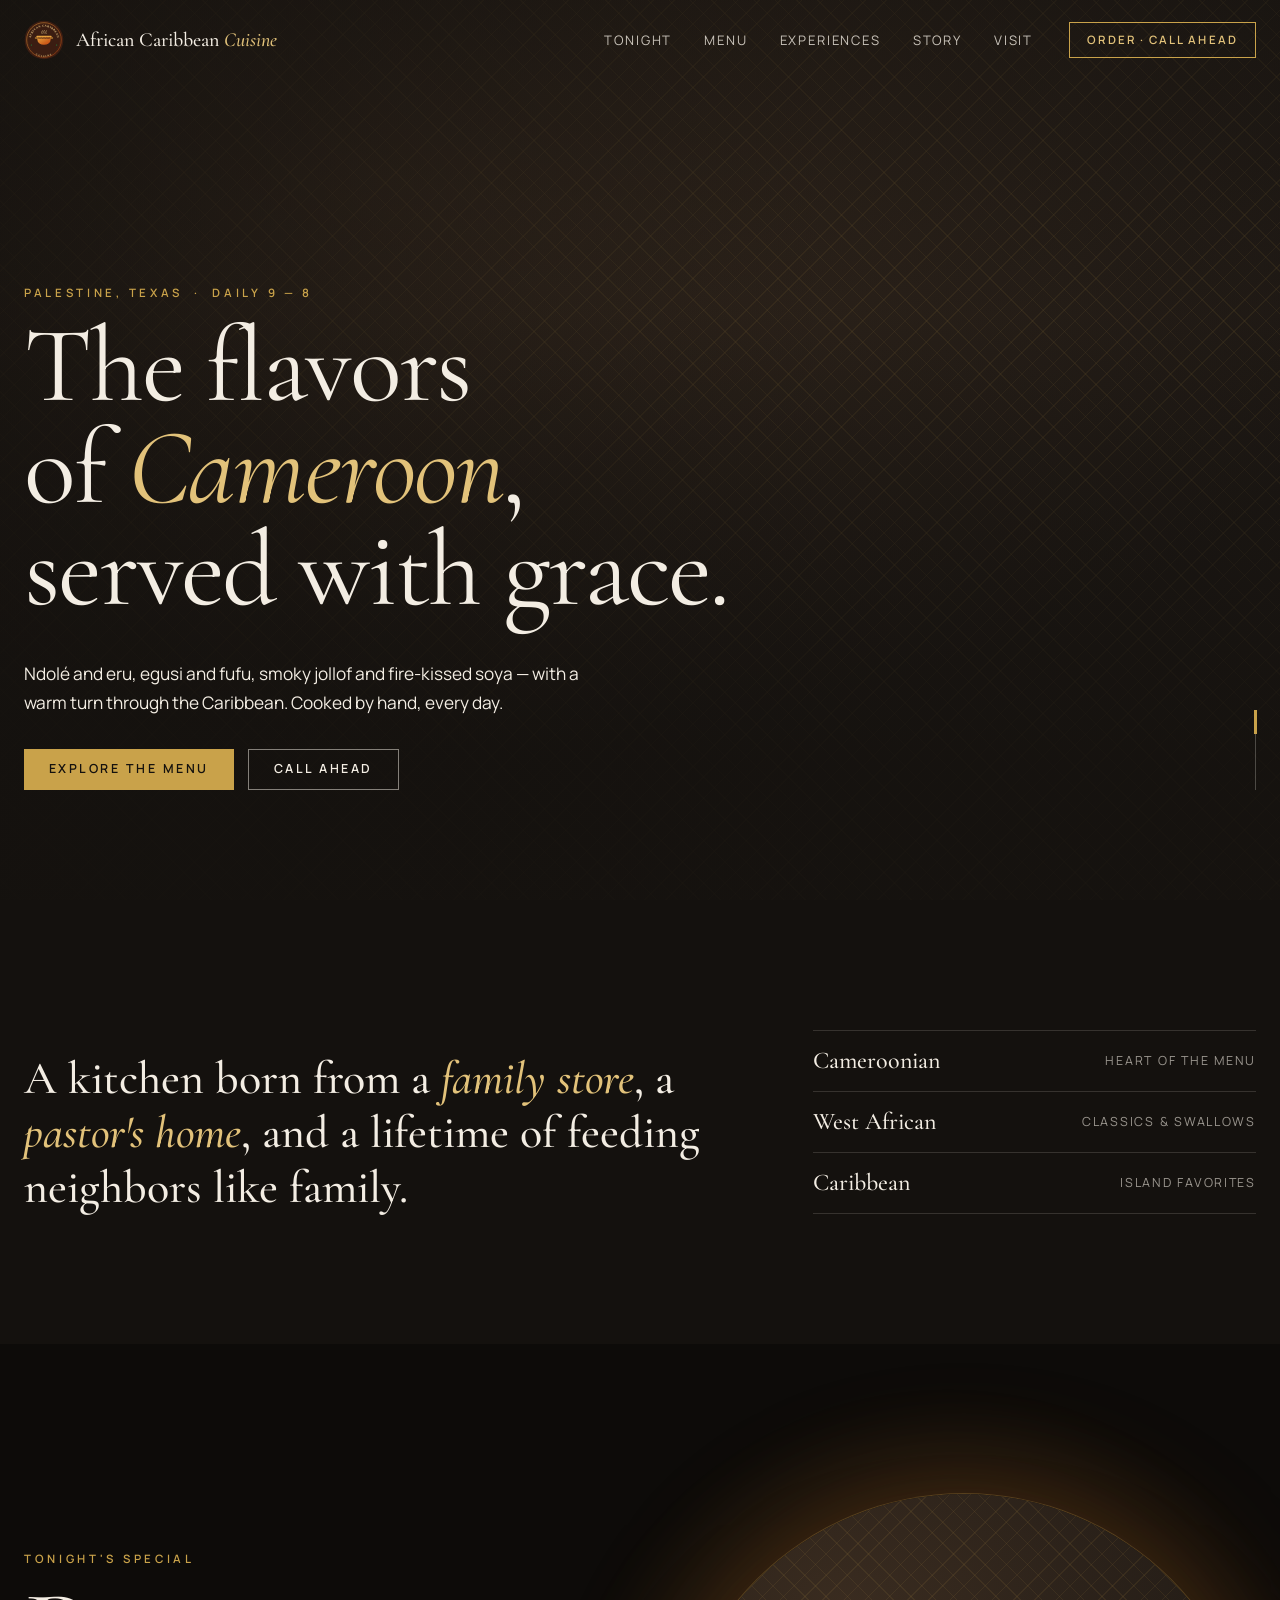
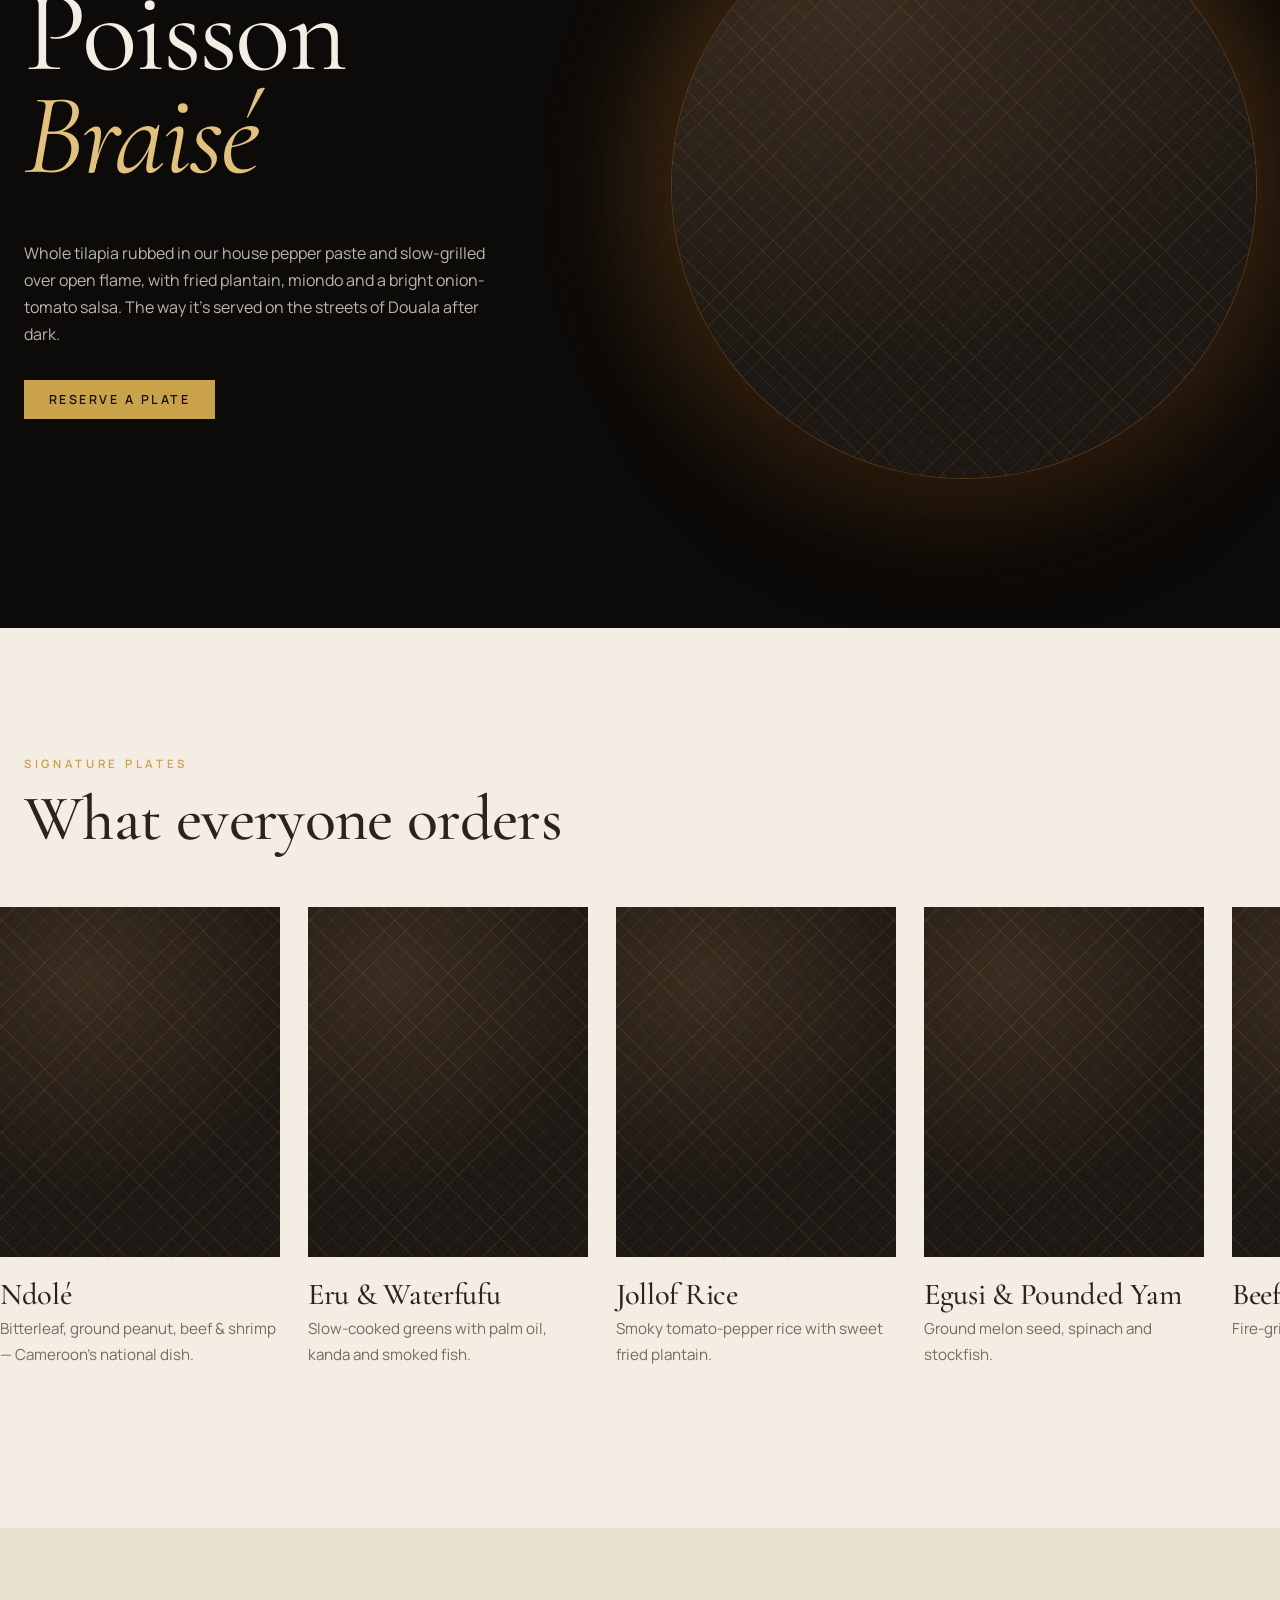
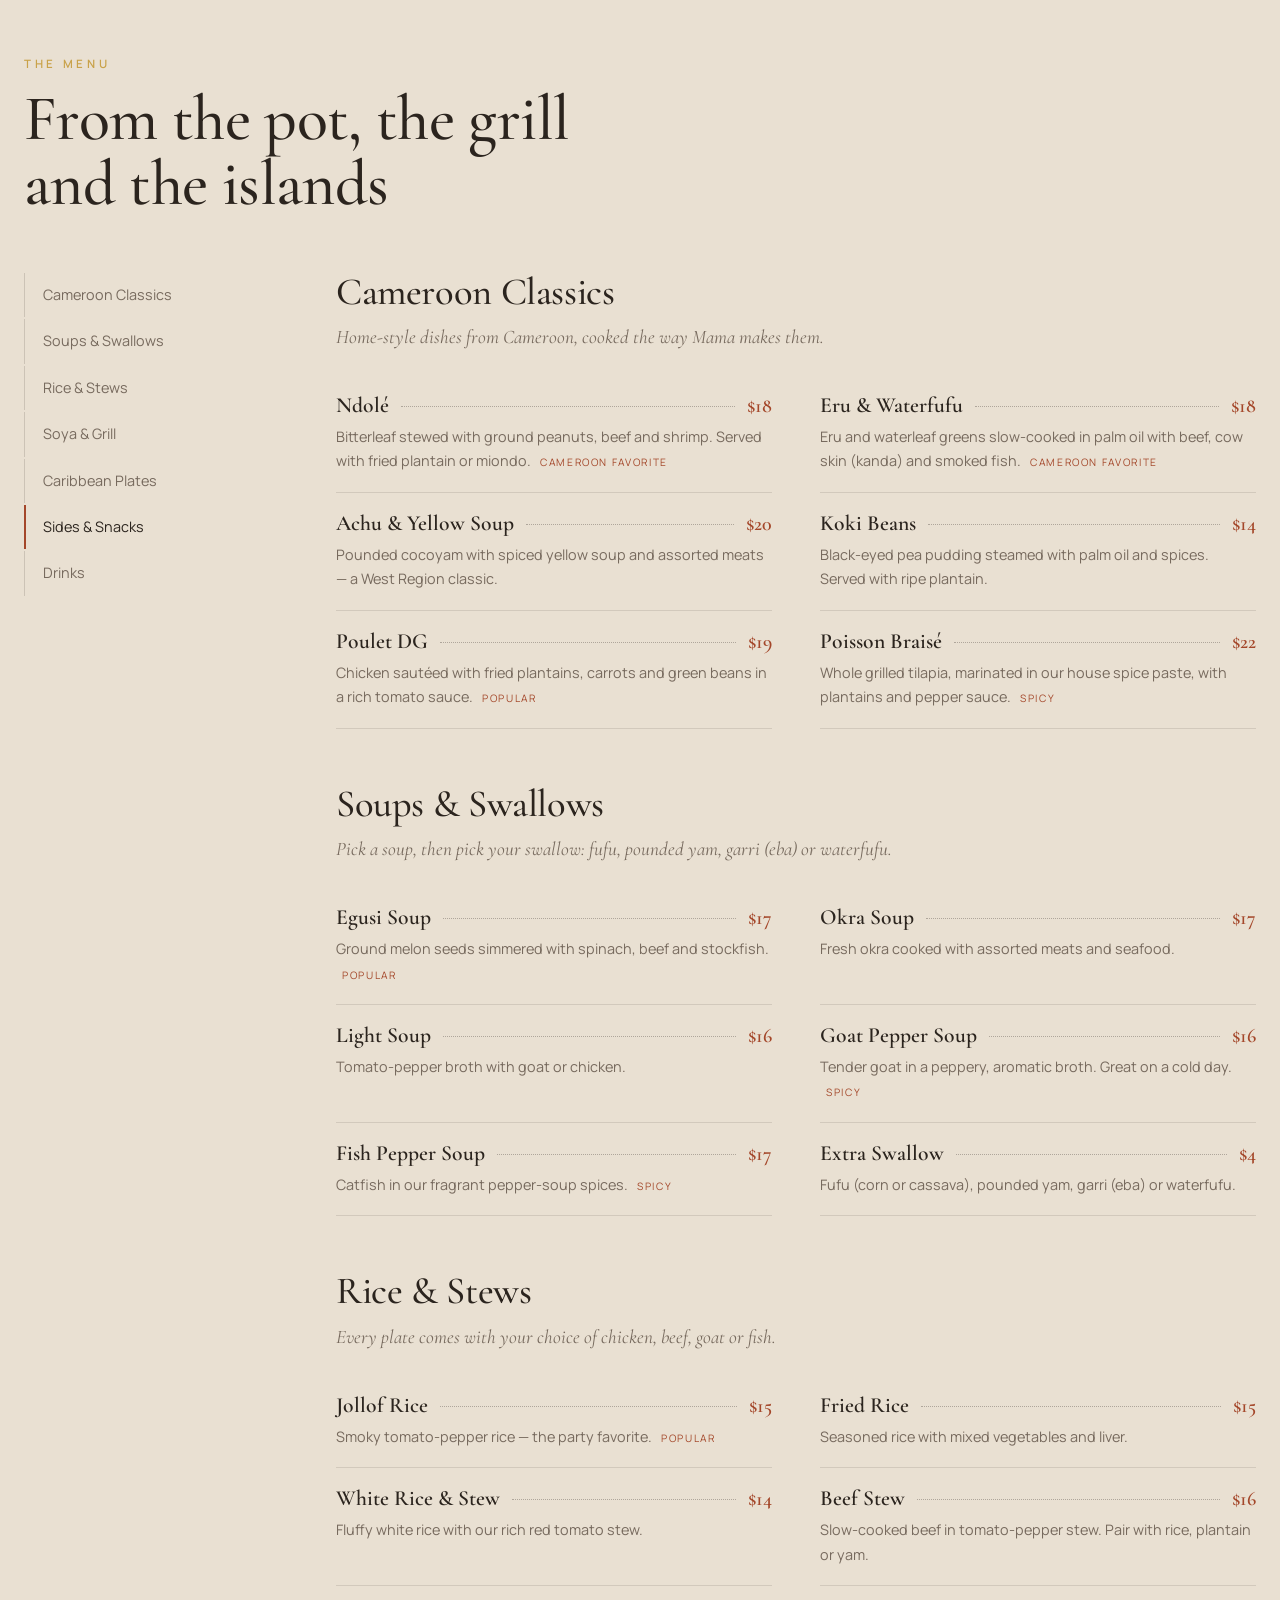
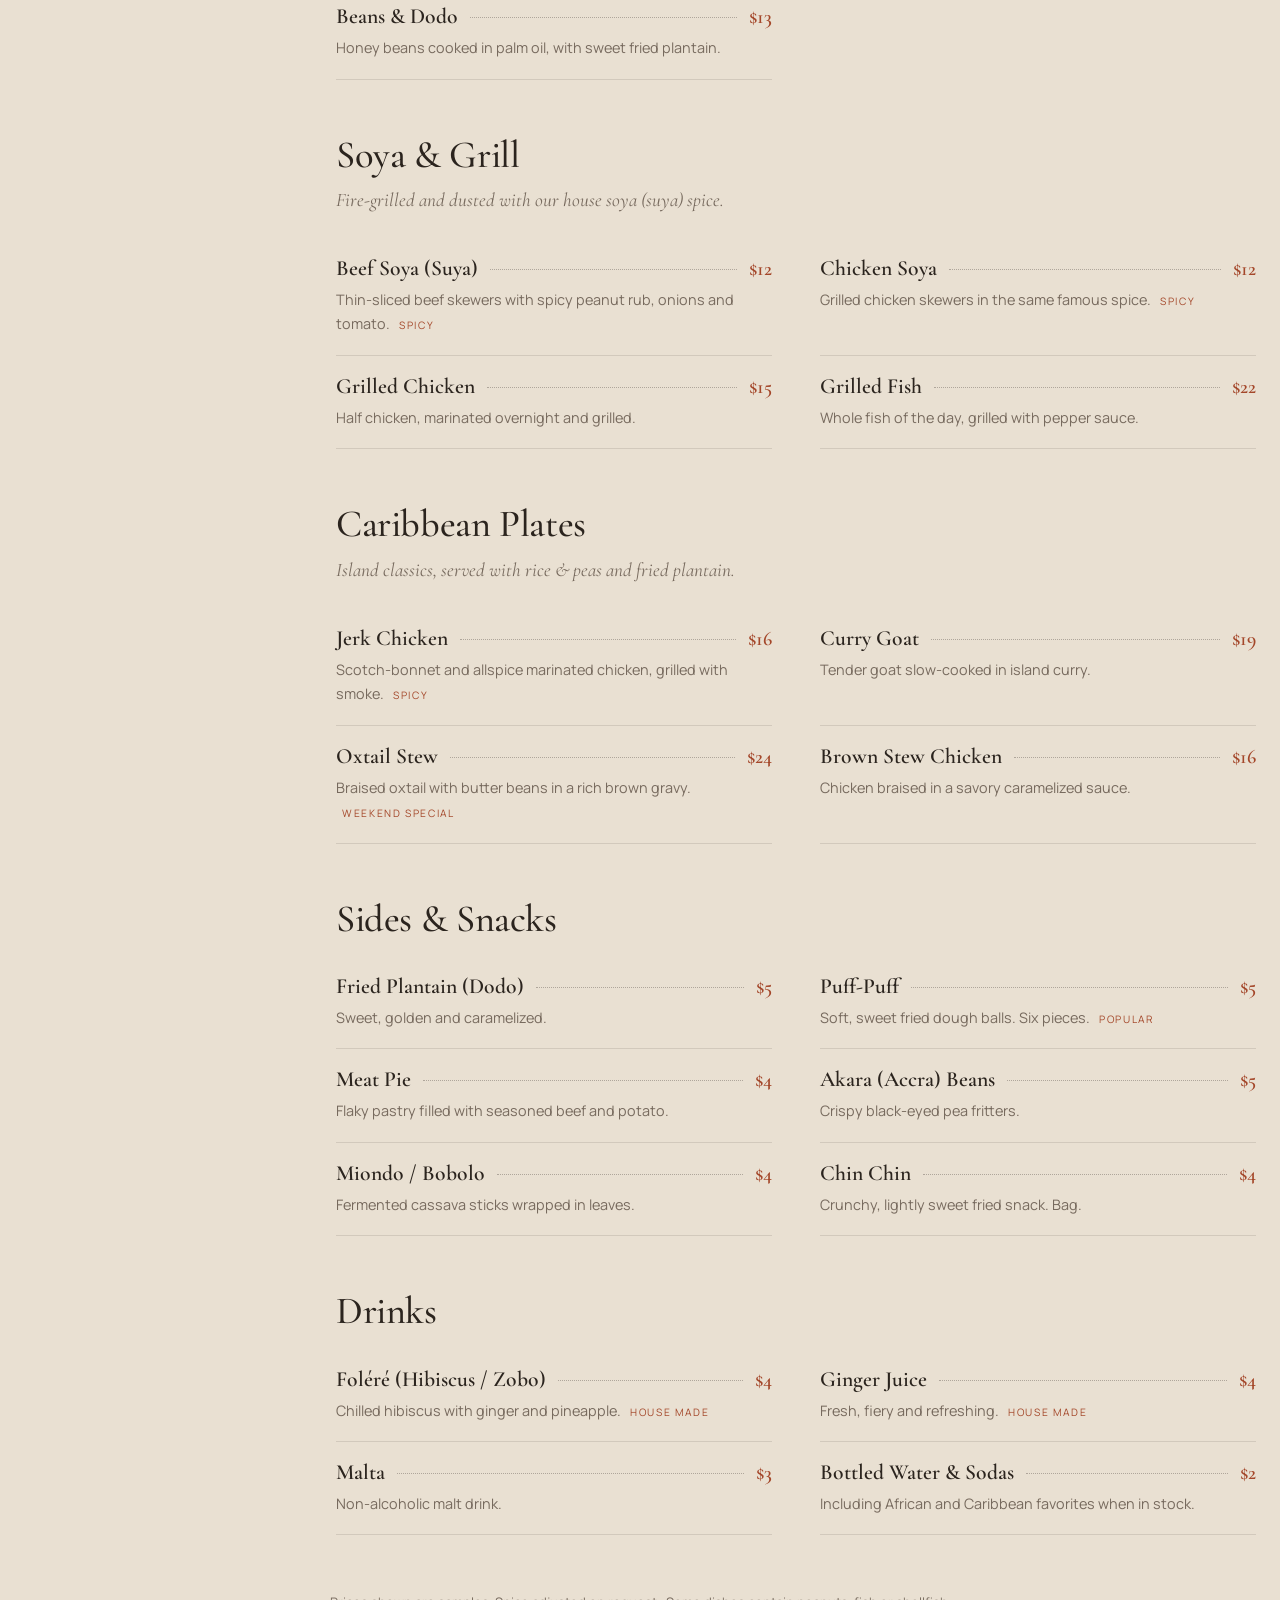
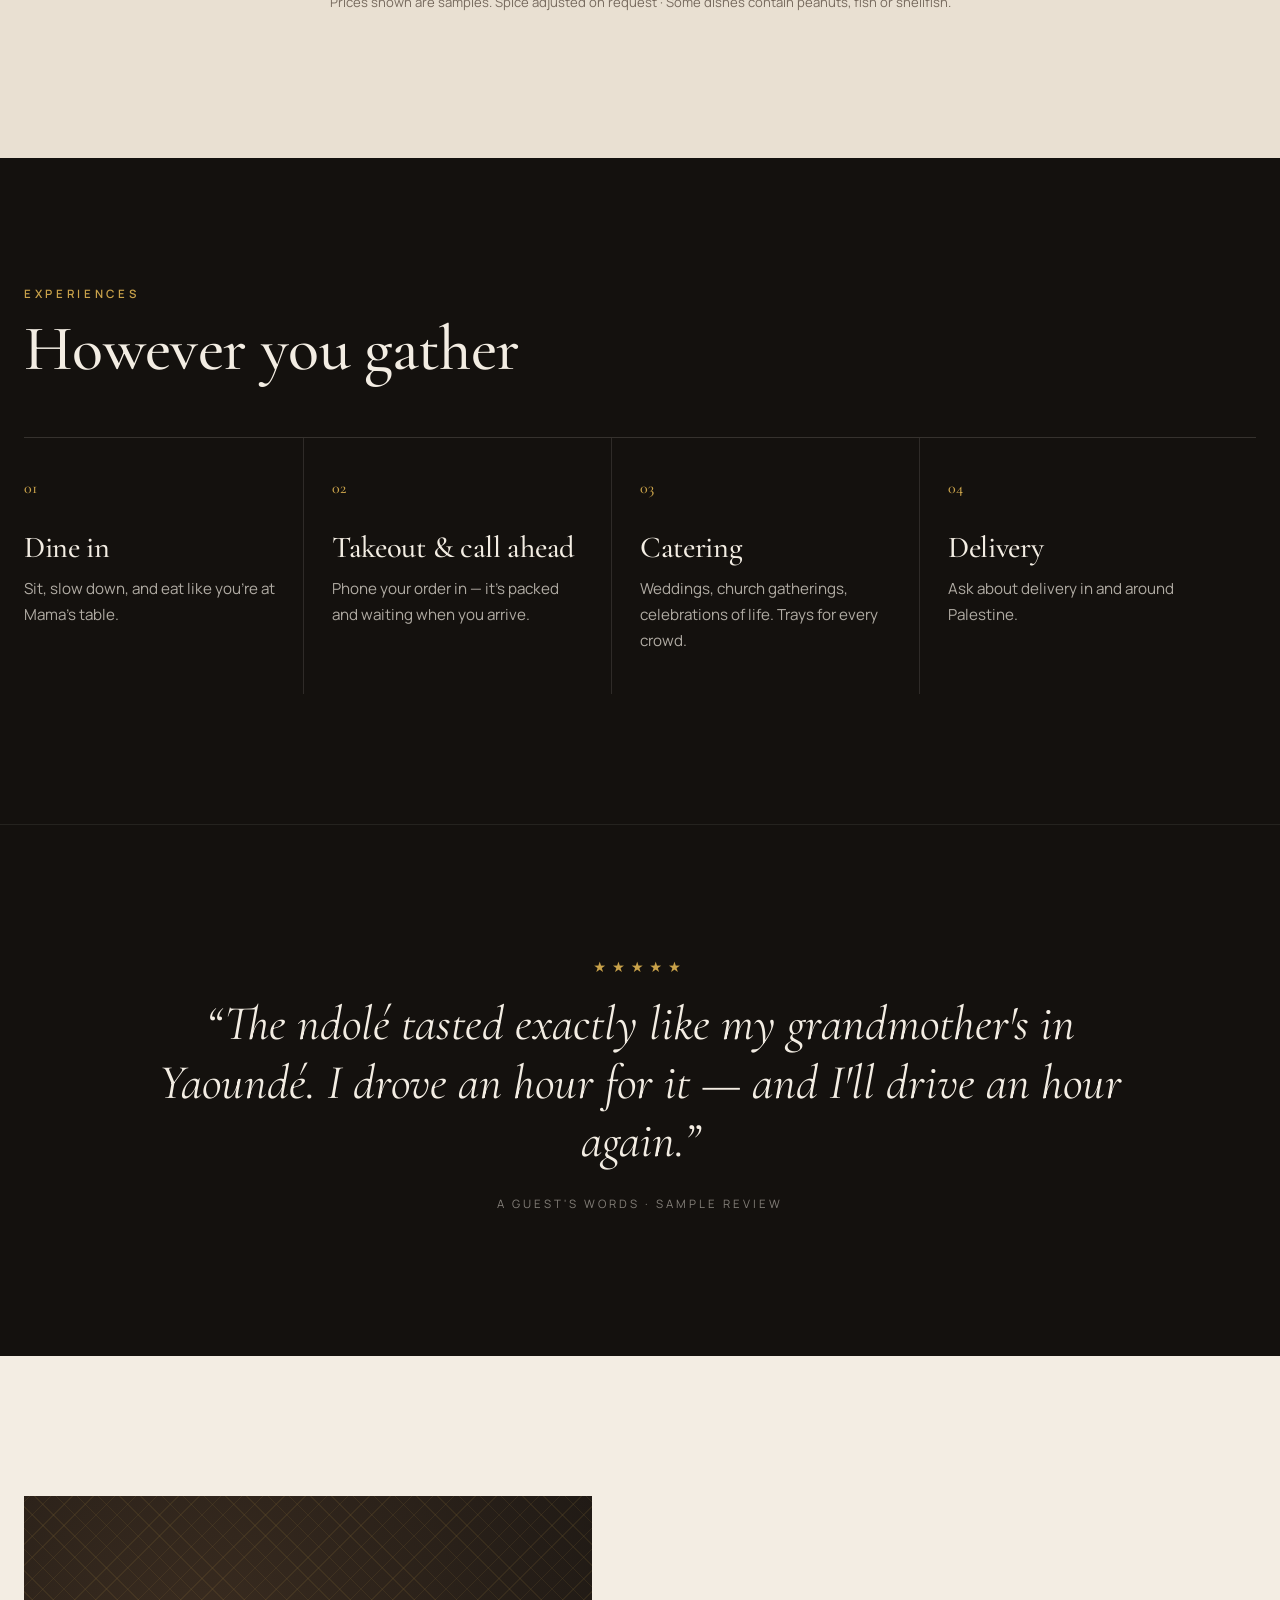
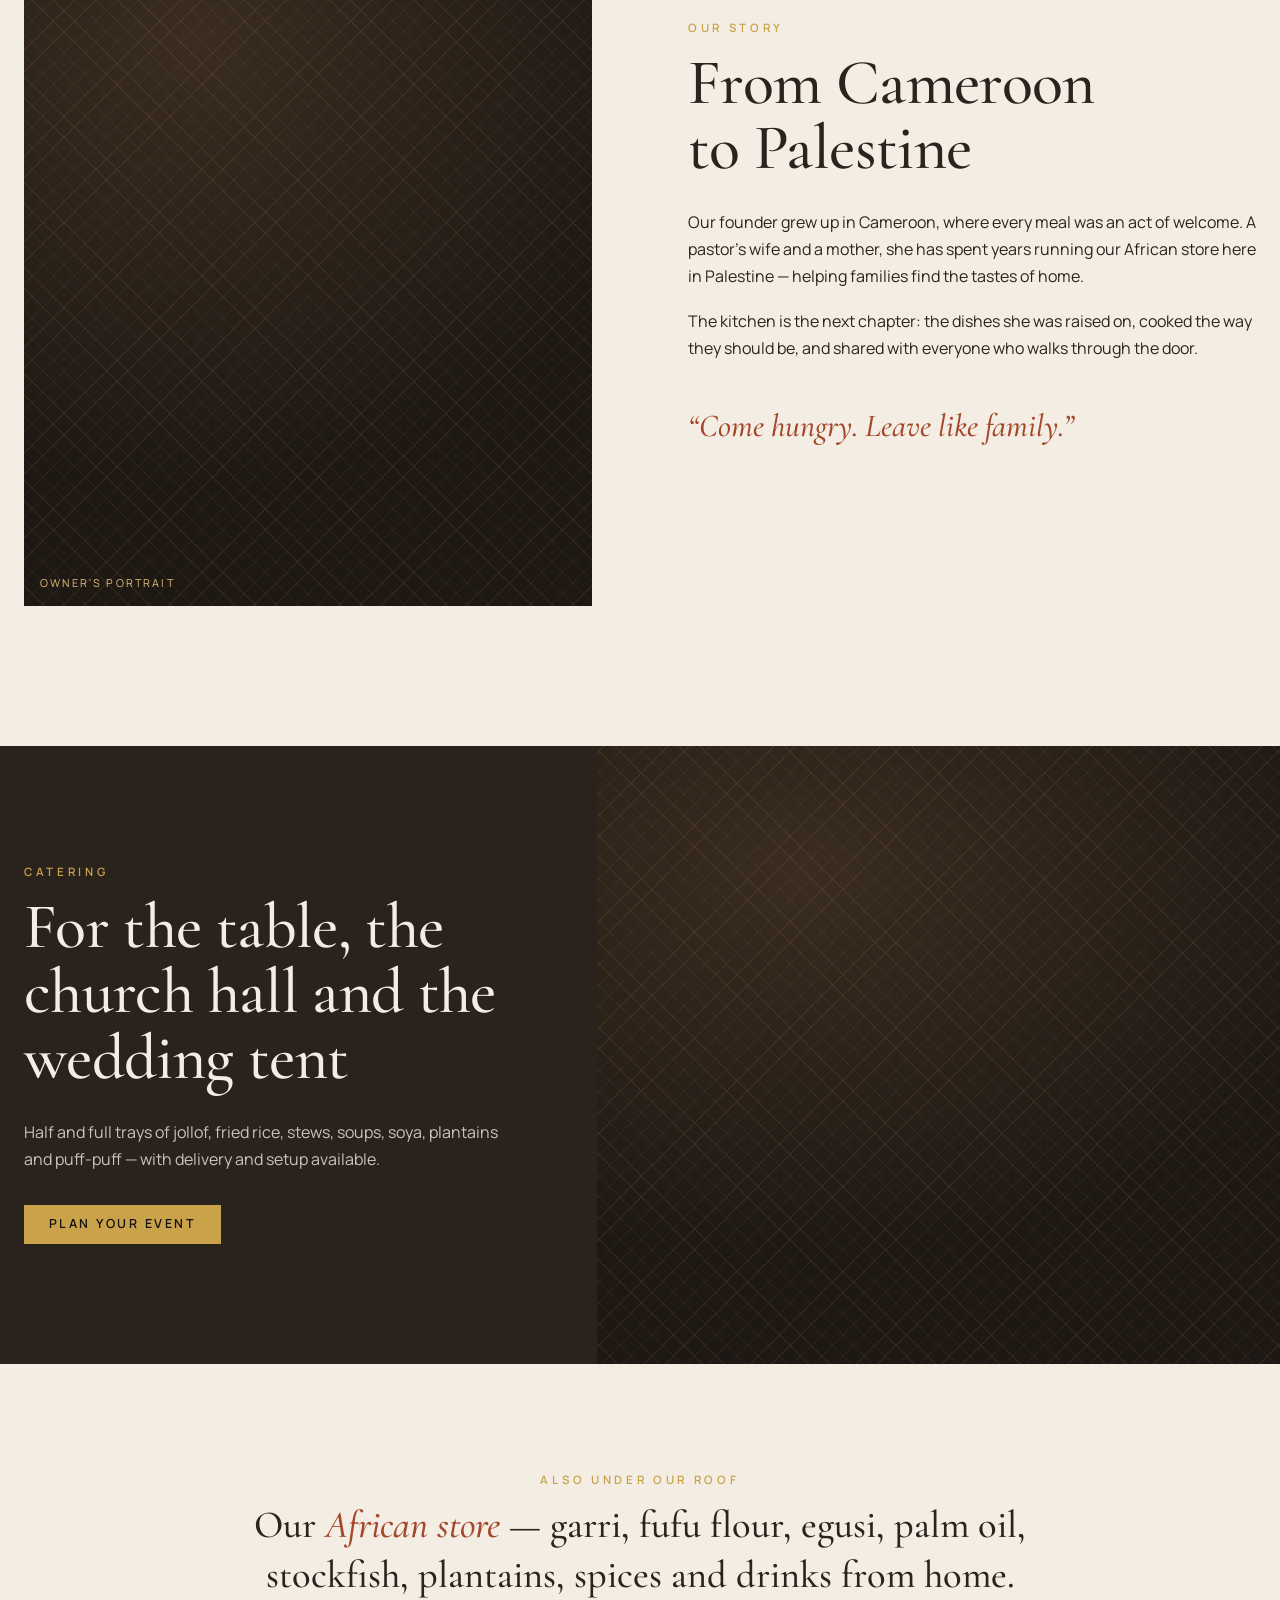
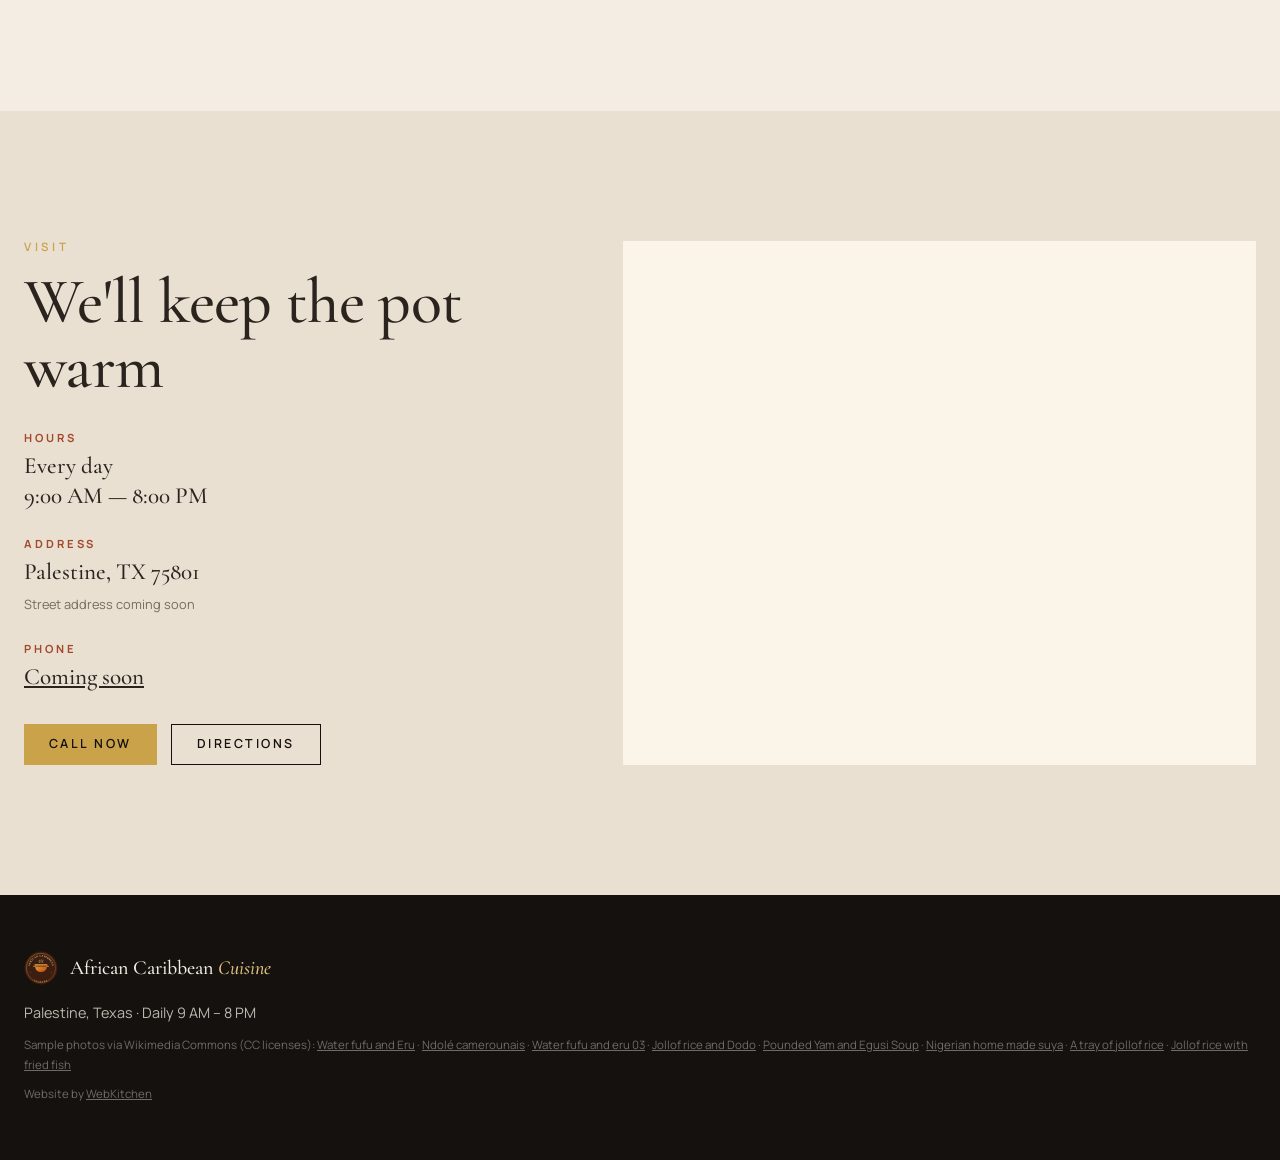
==== commit 28d7a7d5: "Three style demos (Nocturne, Bright with order cart, Bold) and a Pick your style section Co-Authored" ====
--- a/demo/african-caribbean/index.html
+++ b/demo/african-caribbean/index.html
@@ -30,13 +30,13 @@
       <span>African Caribbean <em>Cuisine</em></span>
     </a>
     <nav class="nav" aria-label="Main">
-      <a href="#menu">Menu</a><a href="#experiences">Experiences</a><a href="#story">Story</a><a href="#visit">Visit</a>
+      <a href="#tonight">Tonight</a><a href="#menu">Menu</a><a href="#experiences">Experiences</a><a href="#story">Story</a><a href="#visit">Visit</a>
     </nav>
     <a class="pill" data-tel href="#visit">Order · Call ahead</a>
     <button class="burger" aria-label="Menu" aria-expanded="false" aria-controls="drawer"><i></i><i></i></button>
   </div>
   <nav class="drawer" id="drawer" hidden aria-label="Mobile">
-    <a href="#menu">Menu</a><a href="#experiences">Experiences</a><a href="#story">Story</a><a href="#visit">Visit</a>
+    <a href="#tonight">Tonight</a><a href="#menu">Menu</a><a href="#experiences">Experiences</a><a href="#story">Story</a><a href="#visit">Visit</a>
     <a class="pill" data-tel href="#visit">Order · Call ahead</a>
   </nav>
 </header>
@@ -70,6 +70,19 @@
     </div>
   </section>
 
+  <section class="tonight" id="tonight">
+    <div class="wrap tonight-in">
+      <div class="tonight-copy reveal">
+        <p class="over">Tonight's special</p>
+        <h2 class="thin">Poisson<br><i>Braisé</i></h2>
+        <p>Whole tilapia rubbed in our house pepper paste and slow-grilled over open flame, with fried plantain, miondo and a bright onion-tomato salsa. The way it's served on the streets of Douala after dark.</p>
+        <div class="hero-cta"><a class="btn gold" data-tel href="#visit">Reserve a plate</a></div>
+      </div>
+      <figure class="ph tonight-plate reveal"><img src="images/dish-poisson.jpg" alt="Grilled whole fish with plantain" loading="lazy" data-stock="https://commons.wikimedia.org/wiki/Special:FilePath/Jollof_rice_with_fried_fish_and_fried_plantain.jpg?width=1000" onerror="photo(this)"></figure>
+      <div class="ember" aria-hidden="true"></div>
+    </div>
+  </section>
+
   <section class="signature">
     <div class="wrap">
       <header class="sec-head reveal"><p class="over">Signature plates</p><h2>What everyone orders</h2></header>
@@ -118,6 +131,14 @@
         <article class="exp-card reveal"><span>03</span><h3>Catering</h3><p>Weddings, church gatherings, celebrations of life. Trays for every crowd.</p></article>
         <article class="exp-card reveal"><span>04</span><h3>Delivery</h3><p>Ask about delivery in and around Palestine.</p></article>
       </div>
+    </div>
+  </section>
+
+  <section class="guest">
+    <div class="wrap guest-in reveal">
+      <p class="stars" aria-label="Five stars">★★★★★</p>
+      <blockquote>“The ndolé tasted exactly like my grandmother's in Yaoundé. I drove an hour for it — and I'll drive an hour again.”</blockquote>
+      <p class="guest-who">A guest's words · sample review</p>
     </div>
   </section>
 
@@ -175,7 +196,7 @@
   <div class="wrap foot-in">
     <span class="mark"><img src="logo.svg" alt="" width="34" height="34"><span>African Caribbean <em>Cuisine</em></span></span>
     <p>Palestine, Texas · Daily 9 AM – 8 PM</p>
-    <p class="tiny">Sample photos via Wikimedia Commons (CC licenses): <a href="https://commons.wikimedia.org/wiki/File:Water_fufu_and_Eru.jpg">Water fufu and Eru</a> · <a href="https://commons.wikimedia.org/wiki/File:Ndol%C3%A9_camerounais.JPG">Ndolé camerounais</a> · <a href="https://commons.wikimedia.org/wiki/File:Water_fufu_and_eru_03.jpg">Water fufu and eru 03</a> · <a href="https://commons.wikimedia.org/wiki/File:Jollof_rice_and_Dodo.jpg">Jollof rice and Dodo</a> · <a href="https://commons.wikimedia.org/wiki/File:Pounded_Yam_and_Egusi_Soup.jpg">Pounded Yam and Egusi Soup</a> · <a href="https://commons.wikimedia.org/wiki/File:Nigerian_home_made_suya_and_sliced_onions.png">Nigerian home made suya</a> · <a href="https://commons.wikimedia.org/wiki/File:A_tray_of_jollof_rice,_chicken_with_soft_drink.jpg">A tray of jollof rice</a></p>
+    <p class="tiny">Sample photos via Wikimedia Commons (CC licenses): <a href="https://commons.wikimedia.org/wiki/File:Water_fufu_and_Eru.jpg">Water fufu and Eru</a> · <a href="https://commons.wikimedia.org/wiki/File:Ndol%C3%A9_camerounais.JPG">Ndolé camerounais</a> · <a href="https://commons.wikimedia.org/wiki/File:Water_fufu_and_eru_03.jpg">Water fufu and eru 03</a> · <a href="https://commons.wikimedia.org/wiki/File:Jollof_rice_and_Dodo.jpg">Jollof rice and Dodo</a> · <a href="https://commons.wikimedia.org/wiki/File:Pounded_Yam_and_Egusi_Soup.jpg">Pounded Yam and Egusi Soup</a> · <a href="https://commons.wikimedia.org/wiki/File:Nigerian_home_made_suya_and_sliced_onions.png">Nigerian home made suya</a> · <a href="https://commons.wikimedia.org/wiki/File:A_tray_of_jollof_rice,_chicken_with_soft_drink.jpg">A tray of jollof rice</a> · <a href="https://commons.wikimedia.org/wiki/File:Jollof_rice_with_fried_fish_and_fried_plantain.jpg">Jollof rice with fried fish</a></p>
     <p class="tiny">Website by <a href="../../">WebKitchen</a></p>
   </div>
 </footer>
--- a/demo/african-caribbean/demo.css
+++ b/demo/african-caribbean/demo.css
@@ -79,7 +79,7 @@
   linear-gradient(180deg, rgba(20,17,14,.55), rgba(20,17,14,.15) 35%, rgba(20,17,14,.85) 85%),
   linear-gradient(90deg, rgba(20,17,14,.75), transparent 65%); }
 .hero-in { padding: 160px 0 110px; }
-.hero h1 { font-size: clamp(3.2rem, 8.4vw, 7.6rem); line-height: .95; margin-bottom: .35em; }
+.hero h1 { font-size: clamp(3.2rem, 8.4vw, 7.6rem); font-weight: 400; line-height: .95; margin-bottom: .35em; letter-spacing: -.02em; }
 .hero h1 i { color: var(--gold-2); }
 .hero-lead { max-width: 34em; font-size: 1.08rem; opacity: .85; }
 .hero-cta { display: flex; flex-wrap: wrap; gap: 14px; margin-top: 32px; }
@@ -169,6 +169,25 @@
 .foot p { margin: 0; font-size: .9rem; }
 .tiny { font-size: .72rem !important; opacity: .55; }
 
+/* Tonight's special — cinematic */
+.tonight { position: relative; background: #0d0b09; color: var(--bone); padding: 150px 0; overflow: hidden; isolation: isolate; }
+.tonight-in { position: relative; display: grid; grid-template-columns: 1fr 1fr; gap: 64px; align-items: center; }
+.thin { font-weight: 400; font-size: clamp(3.6rem, 9vw, 8.4rem); line-height: .9; letter-spacing: -.02em; }
+.thin i { color: var(--gold-2); }
+.tonight-copy p:not(.over) { max-width: 30em; opacity: .75; }
+.tonight-plate { aspect-ratio: 1; border-radius: 50%; box-shadow: 0 0 0 1px rgba(201,162,74,.25), 0 0 120px 10px rgba(224,120,40,.25), 0 60px 120px -40px rgba(0,0,0,.9); }
+.tonight-plate img { animation: spin 90s linear infinite; }
+@keyframes spin { to { transform: rotate(360deg); } }
+.ember { position: absolute; right: -10%; top: 50%; width: 70%; aspect-ratio: 1; transform: translateY(-50%); z-index: -1; background: radial-gradient(circle, rgba(232,120,40,.28), rgba(201,162,74,.08) 40%, transparent 65%); filter: blur(10px); animation: flicker 5s ease-in-out infinite alternate; }
+@keyframes flicker { 0% { opacity: .7; } 40% { opacity: 1; } 70% { opacity: .8; } 100% { opacity: .95; } }
+
+/* Guest quote */
+.guest { background: var(--ink); color: var(--bone); padding: 130px 0; text-align: center; border-top: 1px solid rgba(243,237,227,.08); }
+.guest-in { max-width: 980px; }
+.stars { color: var(--gold); letter-spacing: .4em; font-size: .9rem; }
+.guest blockquote { margin: 0 0 24px; font: italic 400 clamp(1.8rem, 3.8vw, 3.2rem)/1.2 var(--serif); }
+.guest-who { font-size: .72rem; letter-spacing: .26em; text-transform: uppercase; opacity: .5; }
+
 /* Reveal */
 .reveal { opacity: 0; transform: translateY(28px); transition: opacity 1.1s var(--ease), transform 1.1s var(--ease); }
 .reveal.in { opacity: 1; transform: none; }
@@ -177,7 +196,8 @@
 @media (max-width: 1000px) {
   .nav, .bar-in > .pill { display: none; }
   .burger { display: block; }
-  .intro-in, .story-in, .visit-in { grid-template-columns: 1fr; gap: 48px; }
+  .intro-in, .story-in, .visit-in, .tonight-in { grid-template-columns: 1fr; gap: 48px; }
+  .tonight-plate { max-width: 420px; width: 100%; margin: 0 auto; }
   .menu-grid { grid-template-columns: 1fr; gap: 24px; }
   .cats { position: sticky; top: 80px; z-index: 5; display: flex; overflow-x: auto; gap: 0; background: var(--bone-2); padding: 8px 0; scrollbar-width: none; }
   .cats a { flex: none; border-left: 0; border-bottom: 1px solid rgba(43,36,30,.15); padding: 10px 14px; }
@@ -190,7 +210,7 @@
   .rail { grid-auto-columns: 70vw; }
 }
 @media (max-width: 640px) {
-  .intro, .signature, .menu, .exp, .story, .visit { padding: 90px 0; }
+  .intro, .signature, .menu, .exp, .story, .visit, .tonight, .guest { padding: 90px 0; }
   .mcat ul { grid-template-columns: 1fr; }
   .exp-grid { grid-template-columns: 1fr; }
   .exp-card { border-right: 0; margin-right: 0; border-bottom: 1px solid rgba(243,237,227,.12); padding: 28px 0; }
